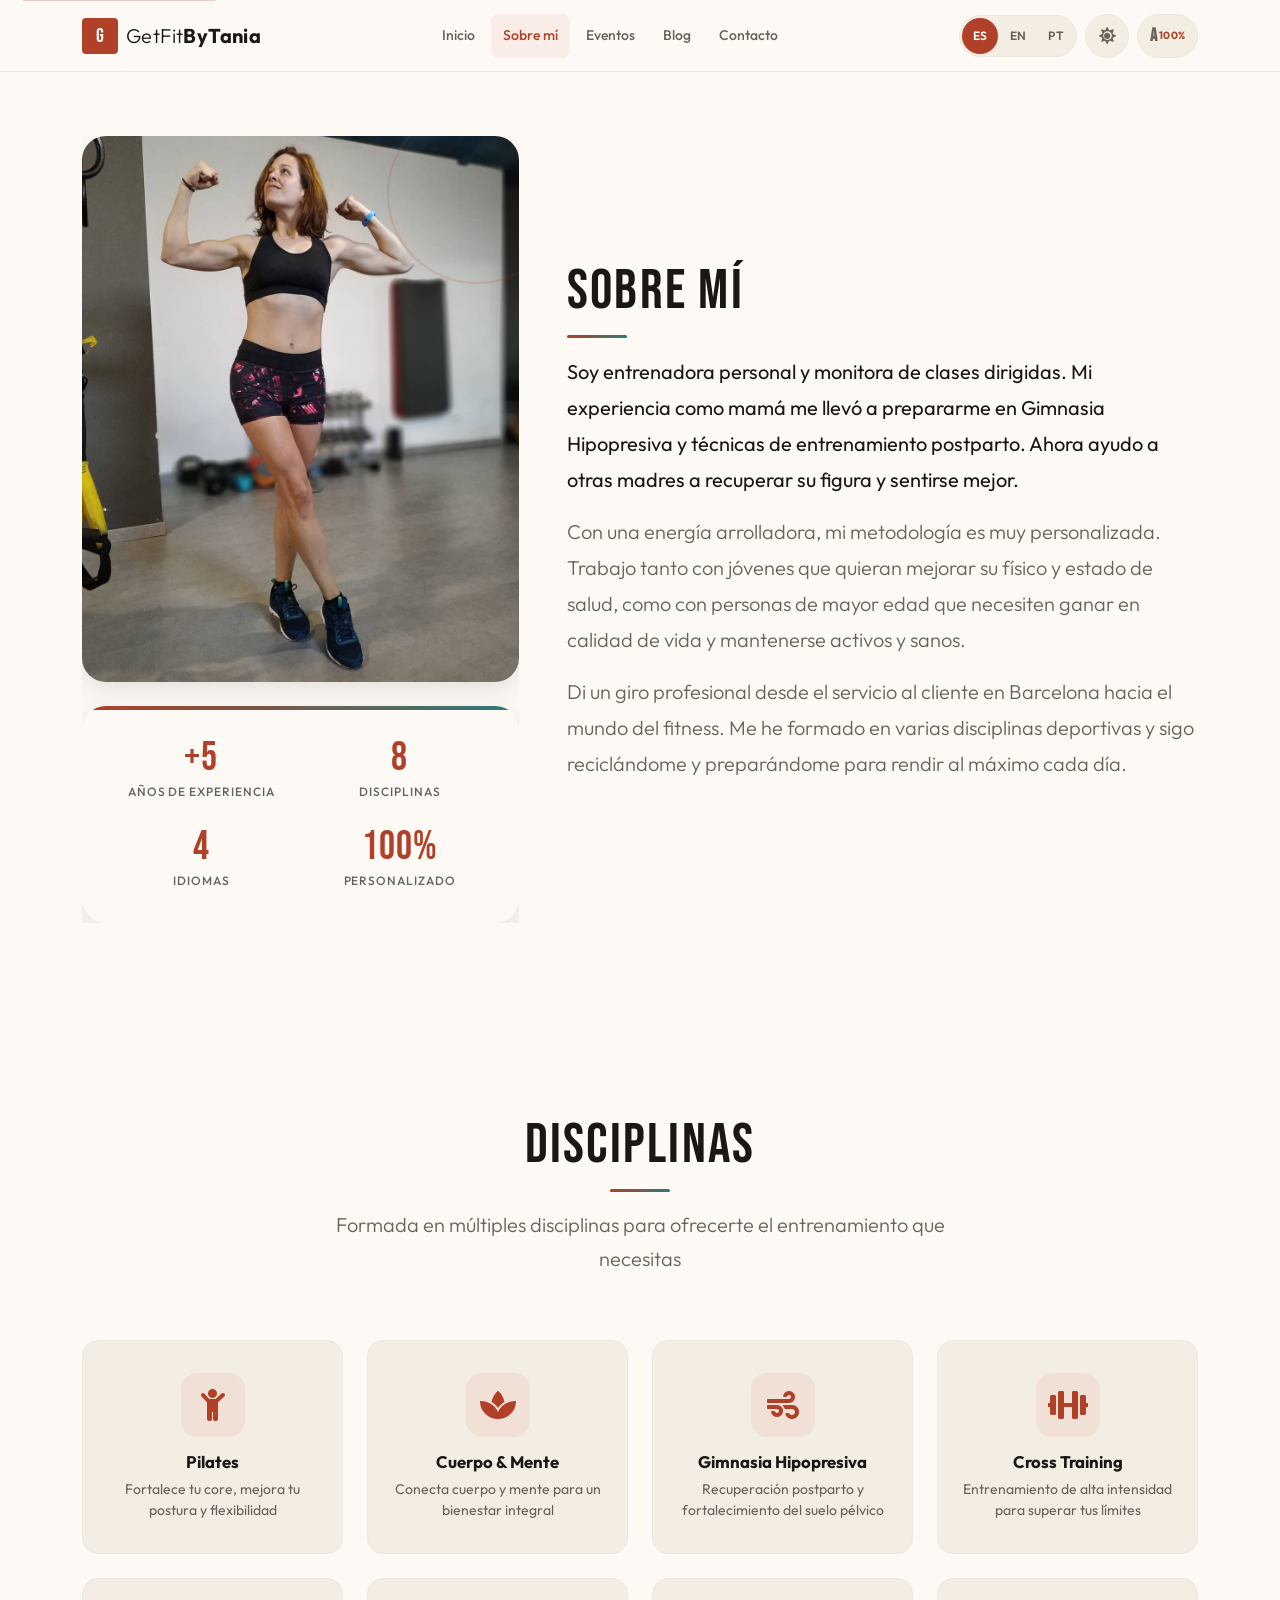
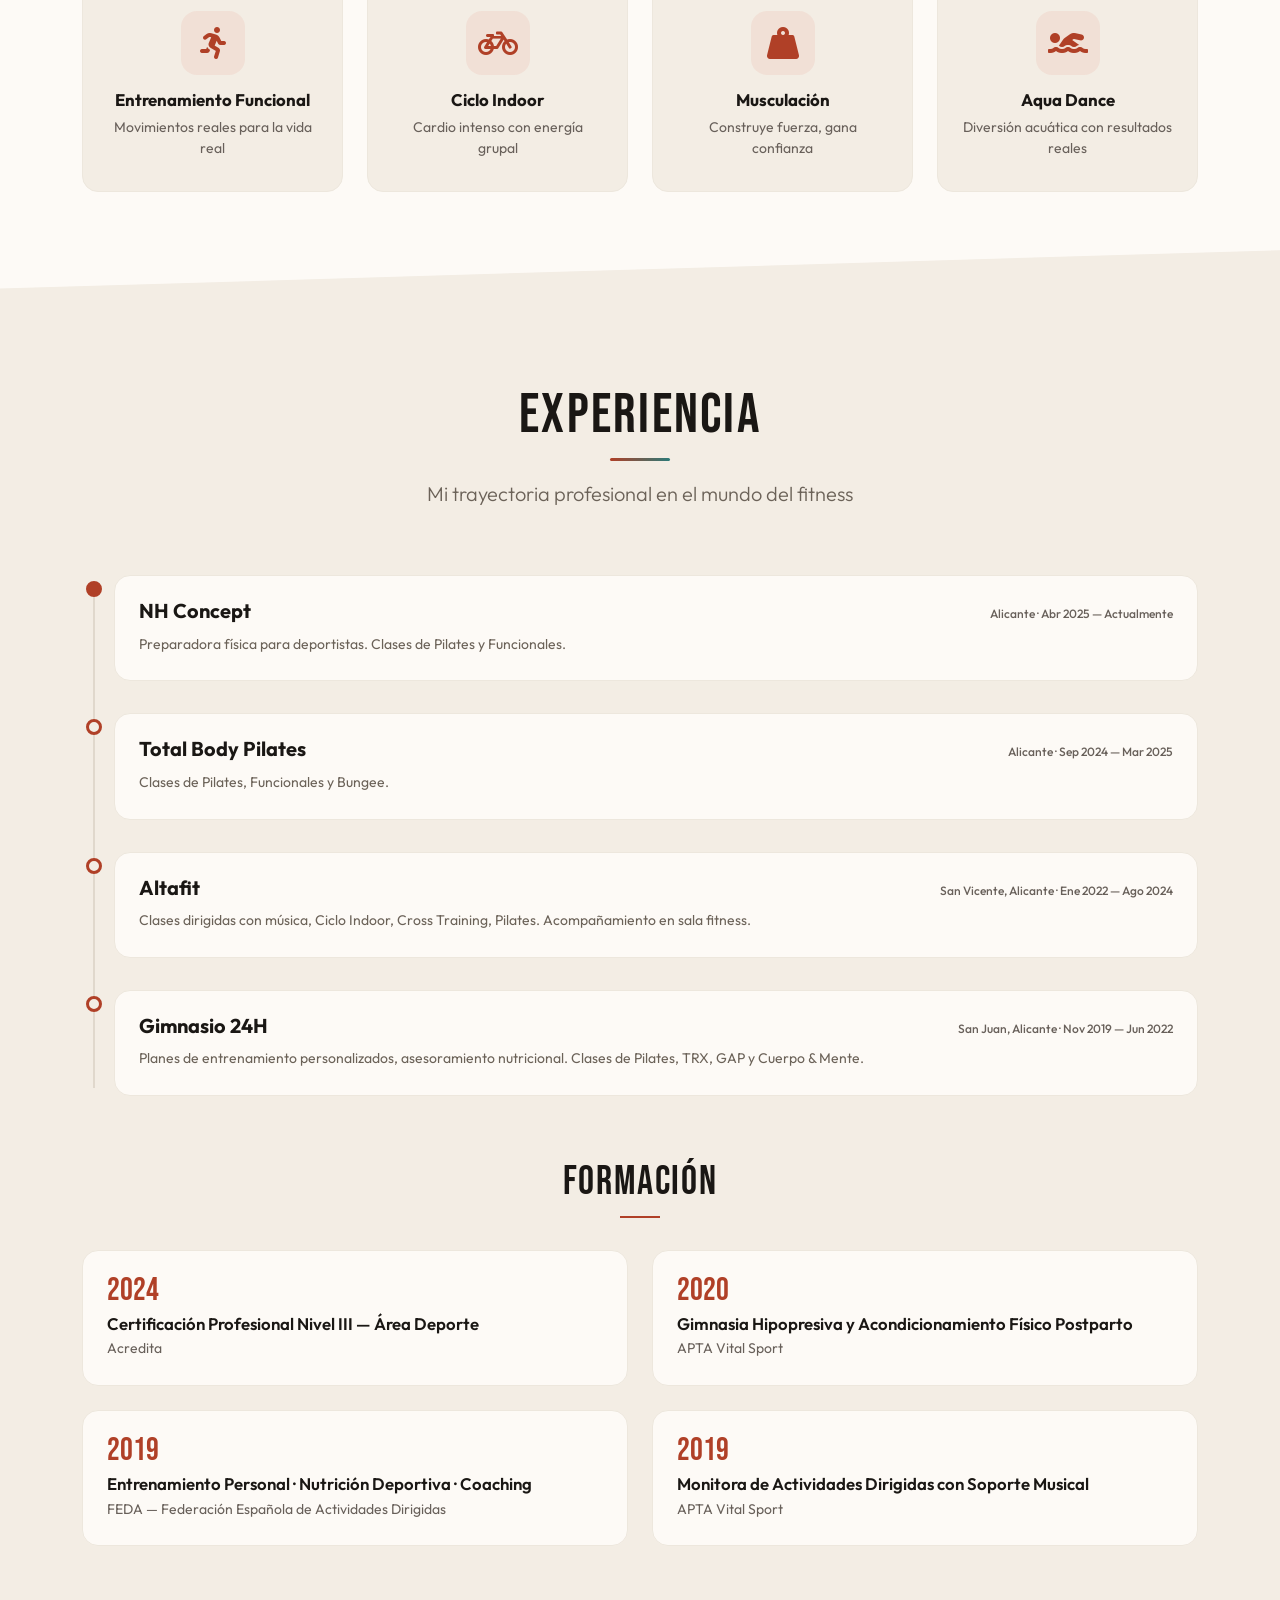
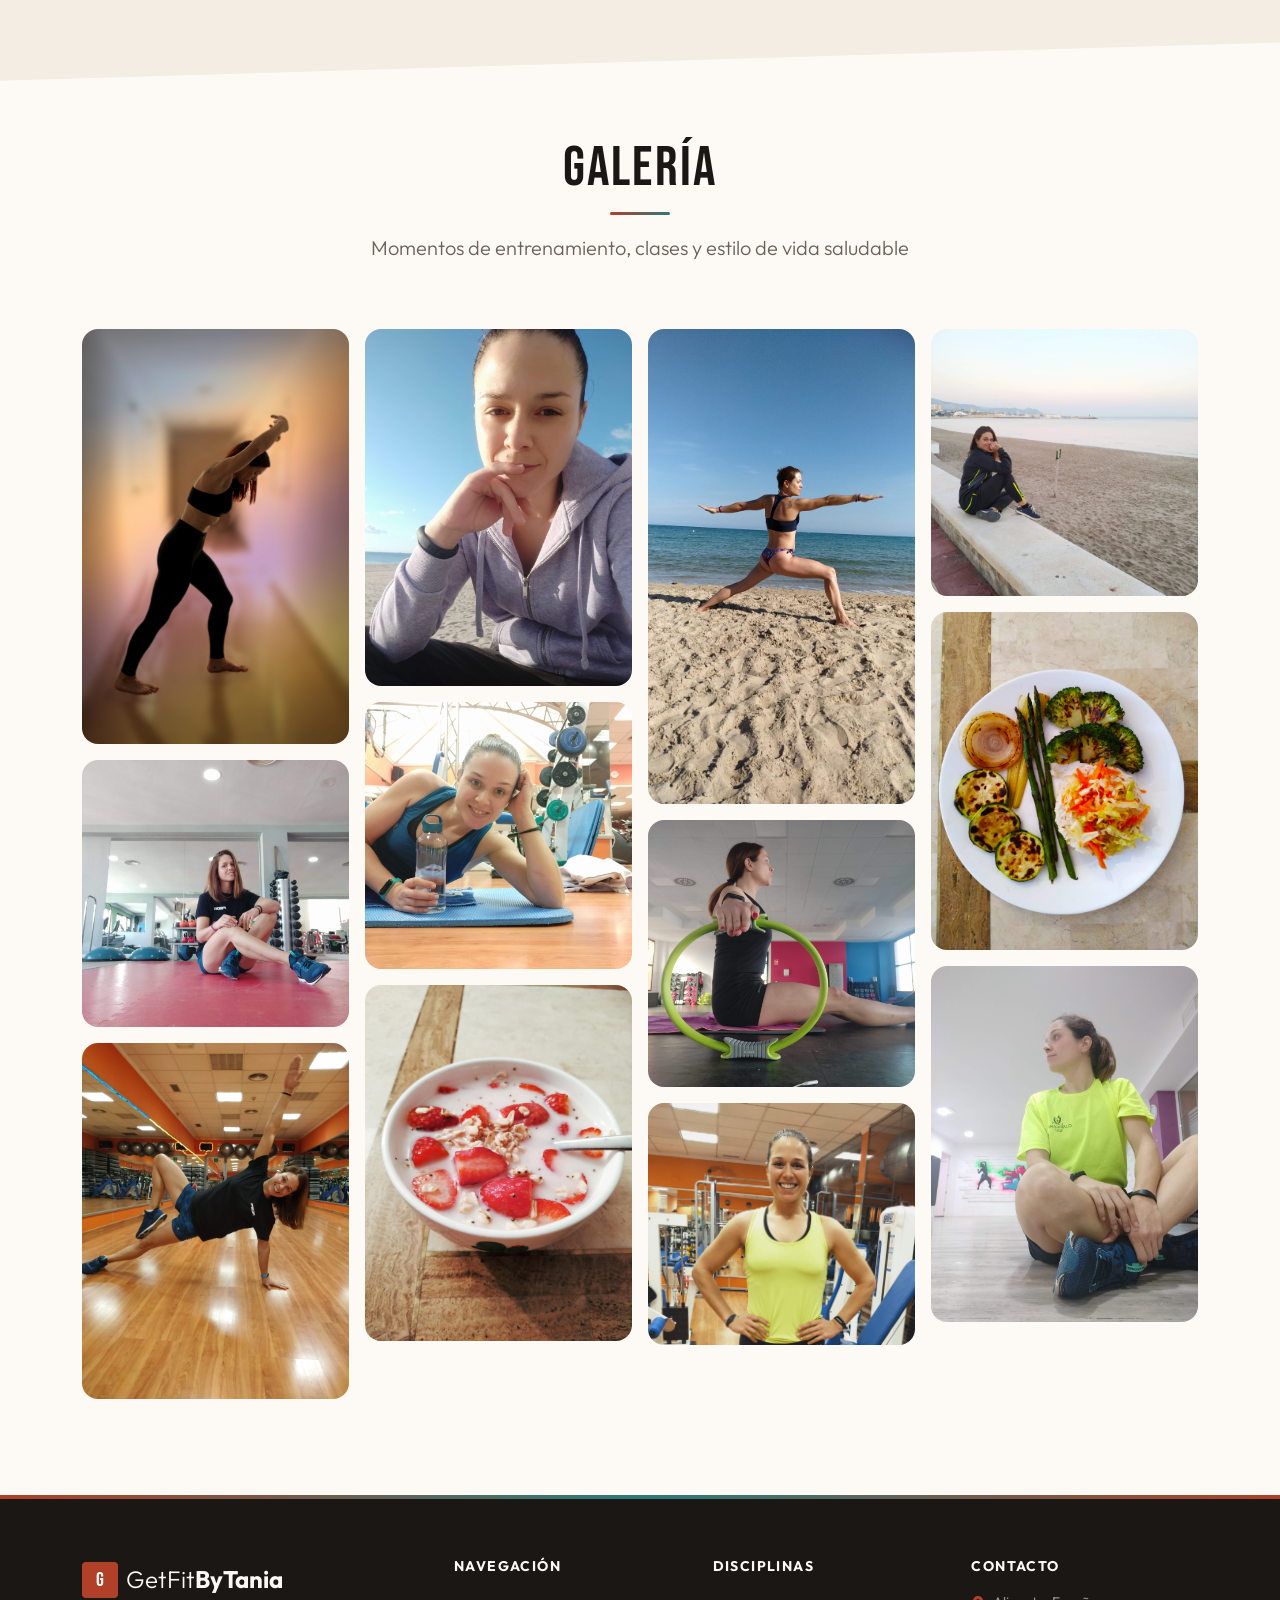
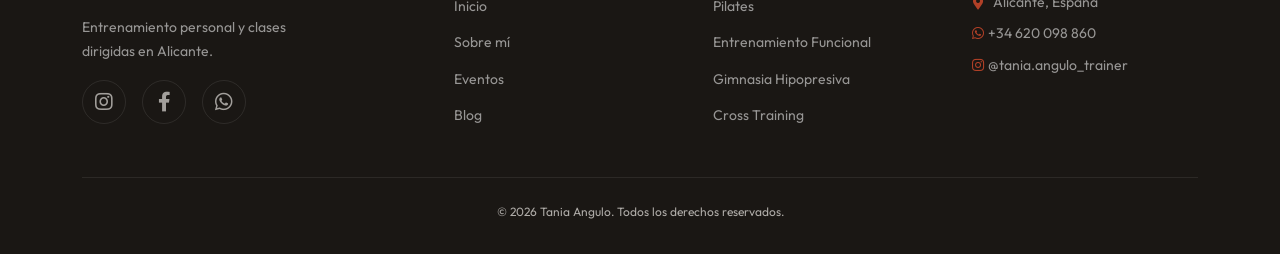
==== about/index.html @ e528da8d "new structure" ====
<!DOCTYPE html>
<html lang="es" data-theme="light">
<head>
  <meta charset="UTF-8">
  <meta name="viewport" content="width=device-width, initial-scale=1.0">
  <meta name="description" content="Conoce a Tania Angulo — entrenadora personal, monitora de clases dirigidas y especialista en postparto en Alicante.">
  <title>Sobre mí — GetFitByTania · Tania Angulo</title>

  <!-- Favicon -->
  <link rel="icon" href="../assets/favicon.svg" type="image/svg+xml">

  <!-- Preconnect Google Fonts -->
  <link rel="preconnect" href="https://fonts.googleapis.com">
  <link rel="preconnect" href="https://fonts.gstatic.com" crossorigin>
  <link href="https://fonts.googleapis.com/css2?family=Bebas+Neue&family=Outfit:wght@300;400;500;600;700&display=swap" rel="stylesheet">

  <!-- Bootstrap 5.3 -->
  <link rel="stylesheet" href="https://cdn.jsdelivr.net/npm/bootstrap@5.3.0/dist/css/bootstrap.min.css">

  <!-- Font Awesome 5.15.4 (CDN) -->
  <link rel="stylesheet" href="https://cdnjs.cloudflare.com/ajax/libs/font-awesome/5.15.4/css/all.min.css" integrity="sha512-1ycn6IcaQQ40/MKBW2W4Rhis/DbILU74C1vSrLJxCq57o941Ym01SwNsOMqvEBFlcgUa6xLiPY/NS5R+E6ztJQ==" crossorigin="anonymous" referrerpolicy="no-referrer">

  <!-- Custom Styles -->
  <link rel="stylesheet" href="../assets/css/styles.css">
</head>
<body>

  <!-- Skip link — WCAG 2.4.1 bypass blocks -->
  <a href="#main-content" class="skip-link" data-i18n="skipLink">Saltar al contenido principal</a>

  <!-- ═══════════════════════════════════════════
       HEADER (banner landmark)
       ═══════════════════════════════════════════ -->
  <header class="site-header">
    <div class="container">
      <div class="header-inner">

        <!-- Brand -->
        <a href="../index.html" class="brand" data-i18n-aria-label="brandLabel" aria-label="GetFitByTania — Inicio">
          <span class="brand-mark" aria-hidden="true">G</span>
          <span class="brand-text">GetFit<strong>ByTania</strong></span>
        </a>

        <!-- Primary navigation -->
        <nav aria-label="Main">
          <button
            class="nav-toggle"
            aria-expanded="false"
            aria-controls="main-nav"
            data-i18n-aria-label="navToggleLabel"
            aria-label="Abrir menú de navegación"
          >
            <span class="nav-toggle-icon" aria-hidden="true"></span>
          </button>

          <ul id="main-nav" class="nav-list" role="list">
            <li><a href="../index.html" class="nav-link" data-i18n="navHome">Inicio</a></li>
            <li class="nav-dropdown">
              <button
                class="nav-link nav-dropdown-toggle active"
                aria-current="true"
                aria-expanded="false"
                aria-controls="dropdown-about"
                data-i18n="navAbout"
              >Sobre mí <i class="fas fa-chevron-down nav-dropdown-icon" aria-hidden="true"></i></button>
              <ul id="dropdown-about" class="nav-dropdown-menu" role="list">
                <li><a href="#disciplines" class="nav-link" data-i18n="navDisciplines">Disciplinas</a></li>
                <li><a href="#experience" class="nav-link" data-i18n="navExperience">Experiencia</a></li>
                <li><a href="#gallery" class="nav-link" data-i18n="navGallery">Galería</a></li>
              </ul>
            </li>
            <li><a href="../index.html#events" class="nav-link" data-i18n="navEvents">Eventos</a></li>
            <li><a href="../index.html#blog" class="nav-link" data-i18n="navBlog">Blog</a></li>
            <li><a href="../index.html#contact" class="nav-link" data-i18n="navContact">Contacto</a></li>
          </ul>
        </nav>

        <!-- Header actions (visible on desktop, hidden on mobile) -->
        <div class="header-actions">
          <div class="lang-switcher" role="group" data-i18n-aria-label="langSwitcherLabel" aria-label="Seleccionar idioma">
            <button class="lang-btn active" aria-pressed="true" data-lang="es">ES</button>
            <button class="lang-btn" aria-pressed="false" data-lang="en">EN</button>
            <button class="lang-btn" aria-pressed="false" data-lang="pt">PT</button>
          </div>
          <button class="theme-toggle" data-i18n-aria-label="themeToggleLabel" aria-label="Cambiar a modo oscuro">
            <i class="fas fa-sun theme-icon-light" aria-hidden="true"></i>
            <i class="fas fa-moon theme-icon-dark" aria-hidden="true"></i>
          </button>
          <button class="font-size-toggle" data-i18n-aria-label="fontSizeLabel" aria-label="Aumentar tamaño de fuente" aria-live="polite">
            <span class="font-size-icon" aria-hidden="true">A</span>
            <span class="font-size-value" aria-hidden="true">100%</span>
          </button>
        </div>

        <!-- Settings toggle (mobile only — cog icon) -->
        <button class="settings-toggle" aria-expanded="false" aria-controls="settings-panel" data-i18n-aria-label="settingsToggleLabel" aria-label="Abrir ajustes">
          <i class="fas fa-cog" aria-hidden="true"></i>
        </button>

        <!-- Settings panel (mobile — slides from right) -->
        <div id="settings-panel" class="settings-panel" aria-label="Ajustes" role="region">
          <div class="settings-panel-inner">
            <div class="lang-switcher lang-switcher--mobile" role="group" data-i18n-aria-label="langSwitcherLabel" aria-label="Seleccionar idioma">
              <button class="lang-btn active" aria-pressed="true" data-lang="es">ES</button>
              <button class="lang-btn" aria-pressed="false" data-lang="en">EN</button>
              <button class="lang-btn" aria-pressed="false" data-lang="pt">PT</button>
            </div>
            <button class="theme-toggle theme-toggle--mobile" data-i18n-aria-label="themeToggleLabel" aria-label="Cambiar a modo oscuro">
              <i class="fas fa-sun theme-icon-light" aria-hidden="true"></i>
              <i class="fas fa-moon theme-icon-dark" aria-hidden="true"></i>
            </button>
            <button class="font-size-toggle font-size-toggle--mobile" data-i18n-aria-label="fontSizeLabel" aria-label="Aumentar tamaño de fuente" aria-live="polite">
              <span class="font-size-icon" aria-hidden="true">A</span>
              <span class="font-size-value" aria-hidden="true">100%</span>
            </button>
          </div>
        </div>

      </div>
    </div>
  </header>


  <!-- ═══════════════════════════════════════════
       MAIN (main landmark)
       ═══════════════════════════════════════════ -->
  <main id="main-content">


    <!-- ─── ABOUT HERO ─── -->
    <section id="about" class="section about-page-hero" aria-labelledby="about-heading">
      <div class="container">
        <div class="row g-3 g-lg-5 align-items-center">
          <div class="col-12 col-lg-5">
            <div class="about-visual">
              <div class="geo-circle geo-circle--lg" aria-hidden="true"></div>
              <div class="geo-circle geo-circle--sm" aria-hidden="true"></div>
              <div class="about-photo-frame">
                <img src="../assets/pics/TaniaAngym.jpg"
                     alt="Tania entrenando en el gimnasio"
                     data-i18n-alt="aboutImgAlt"
                     class="about-photo"
                     loading="eager"
                     width="1080" height="1264">
              </div>
              <div class="about-card">
                <div class="about-card-accent"></div>
                <div class="about-stats">
                  <div class="stat">
                    <span class="stat-number">+5</span>
                    <span class="stat-label" data-i18n="statYears">Años de experiencia</span>
                  </div>
                  <div class="stat">
                    <span class="stat-number">8</span>
                    <span class="stat-label" data-i18n="statDisciplines">Disciplinas</span>
                  </div>
                  <div class="stat">
                    <span class="stat-number">4</span>
                    <span class="stat-label" data-i18n="statLanguages">Idiomas</span>
                  </div>
                  <div class="stat">
                    <span class="stat-number">100%</span>
                    <span class="stat-label" data-i18n="statPersonalized">Personalizado</span>
                  </div>
                </div>
              </div>
            </div>
          </div>
          <div class="col-12 col-lg-7">
            <h1 id="about-heading" class="section-title" data-i18n="aboutHeading">Sobre mí</h1>
            <div class="about-text">
              <p data-i18n="aboutP1">Soy entrenadora personal y monitora de clases dirigidas. Mi experiencia como mamá me llevó a prepararme en Gimnasia Hipopresiva y técnicas de entrenamiento postparto. Ahora ayudo a otras madres a recuperar su figura y sentirse mejor.</p>
              <p data-i18n="aboutP2">Con una energía arrolladora, mi metodología es muy personalizada. Trabajo tanto con jóvenes que quieran mejorar su físico y estado de salud, como con personas de mayor edad que necesiten ganar en calidad de vida y mantenerse activos y sanos.</p>
              <p data-i18n="aboutP3">Di un giro profesional desde el servicio al cliente en Barcelona hacia el mundo del fitness. Me he formado en varias disciplinas deportivas y sigo reciclándome y preparándome para rendir al máximo cada día.</p>
            </div>
          </div>
        </div>
      </div>
    </section>


    <!-- ─── DISCIPLINES ─── -->
    <section id="disciplines" class="section" aria-labelledby="disciplines-heading">
      <div class="container">
        <div class="section-header">
          <h2 id="disciplines-heading" class="section-title" data-i18n="disciplinesHeading">Disciplinas</h2>
          <p class="section-subtitle" data-i18n="disciplinesSubtitle">Formada en múltiples disciplinas para ofrecerte el entrenamiento que necesitas</p>
        </div>

        <div class="row g-4">

          <div class="col-12 col-sm-6 col-lg-3">
            <article class="discipline-card">
              <div class="discipline-icon" aria-hidden="true"><i class="fas fa-child"></i></div>
              <h3 class="discipline-name">Pilates</h3>
              <p class="discipline-desc" data-i18n="discPilates">Fortalece tu core, mejora tu postura y flexibilidad</p>
            </article>
          </div>

          <div class="col-12 col-sm-6 col-lg-3">
            <article class="discipline-card">
              <div class="discipline-icon" aria-hidden="true"><i class="fas fa-spa"></i></div>
              <h3 class="discipline-name" data-i18n="discBodyMindTitle">Cuerpo & Mente</h3>
              <p class="discipline-desc" data-i18n="discBodyMind">Conecta cuerpo y mente para un bienestar integral</p>
            </article>
          </div>

          <div class="col-12 col-sm-6 col-lg-3">
            <article class="discipline-card">
              <div class="discipline-icon" aria-hidden="true"><i class="fas fa-wind"></i></div>
              <h3 class="discipline-name" data-i18n="discHypopressiveTitle">Gimnasia Hipopresiva</h3>
              <p class="discipline-desc" data-i18n="discHypopressive">Recuperación postparto y fortalecimiento del suelo pélvico</p>
            </article>
          </div>

          <div class="col-12 col-sm-6 col-lg-3">
            <article class="discipline-card">
              <div class="discipline-icon" aria-hidden="true"><i class="fas fa-dumbbell"></i></div>
              <h3 class="discipline-name">Cross Training</h3>
              <p class="discipline-desc" data-i18n="discCross">Entrenamiento de alta intensidad para superar tus límites</p>
            </article>
          </div>

          <div class="col-12 col-sm-6 col-lg-3">
            <article class="discipline-card">
              <div class="discipline-icon" aria-hidden="true"><i class="fas fa-running"></i></div>
              <h3 class="discipline-name" data-i18n="discFunctionalTitle">Entrenamiento Funcional</h3>
              <p class="discipline-desc" data-i18n="discFunctional">Movimientos reales para la vida real</p>
            </article>
          </div>

          <div class="col-12 col-sm-6 col-lg-3">
            <article class="discipline-card">
              <div class="discipline-icon" aria-hidden="true"><i class="fas fa-bicycle"></i></div>
              <h3 class="discipline-name" data-i18n="discCyclingTitle">Ciclo Indoor</h3>
              <p class="discipline-desc" data-i18n="discCycling">Cardio intenso con energía grupal</p>
            </article>
          </div>

          <div class="col-12 col-sm-6 col-lg-3">
            <article class="discipline-card">
              <div class="discipline-icon" aria-hidden="true"><i class="fas fa-weight-hanging"></i></div>
              <h3 class="discipline-name" data-i18n="discStrengthTitle">Musculación</h3>
              <p class="discipline-desc" data-i18n="discStrength">Construye fuerza, gana confianza</p>
            </article>
          </div>

          <div class="col-12 col-sm-6 col-lg-3">
            <article class="discipline-card">
              <div class="discipline-icon" aria-hidden="true"><i class="fas fa-swimmer"></i></div>
              <h3 class="discipline-name">Aqua Dance</h3>
              <p class="discipline-desc" data-i18n="discAqua">Diversión acuática con resultados reales</p>
            </article>
          </div>

        </div>
      </div>
    </section>


    <!-- ─── EXPERIENCE ─── -->
    <section id="experience" class="section section--raised" aria-labelledby="experience-heading">
      <div class="container">
        <div class="section-header">
          <h2 id="experience-heading" class="section-title" data-i18n="experienceHeading">Experiencia</h2>
          <p class="section-subtitle" data-i18n="experienceSubtitle">Mi trayectoria profesional en el mundo del fitness</p>
        </div>

        <div class="timeline">

          <article class="timeline-item">
            <div class="timeline-marker" aria-hidden="true"></div>
            <div class="timeline-content">
              <div class="timeline-header">
                <h3 class="timeline-title">NH Concept</h3>
                <span class="timeline-meta">Alicante · <time datetime="2025-04">Abr 2025</time> — <span data-i18n="present">Actualmente</span></span>
              </div>
              <p class="timeline-desc" data-i18n="expNh">Preparadora física para deportistas. Clases de Pilates y Funcionales.</p>
            </div>
          </article>

          <article class="timeline-item">
            <div class="timeline-marker" aria-hidden="true"></div>
            <div class="timeline-content">
              <div class="timeline-header">
                <h3 class="timeline-title">Total Body Pilates</h3>
                <span class="timeline-meta">Alicante · <time datetime="2024-09">Sep 2024</time> — <time datetime="2025-03">Mar 2025</time></span>
              </div>
              <p class="timeline-desc" data-i18n="expTotalBody">Clases de Pilates, Funcionales y Bungee.</p>
            </div>
          </article>

          <article class="timeline-item">
            <div class="timeline-marker" aria-hidden="true"></div>
            <div class="timeline-content">
              <div class="timeline-header">
                <h3 class="timeline-title">Altafit</h3>
                <span class="timeline-meta">San Vicente, Alicante · <time datetime="2022-01">Ene 2022</time> — <time datetime="2024-08">Ago 2024</time></span>
              </div>
              <p class="timeline-desc" data-i18n="expAltafit">Clases dirigidas con música, Ciclo Indoor, Cross Training, Pilates. Acompañamiento en sala fitness.</p>
            </div>
          </article>

          <article class="timeline-item">
            <div class="timeline-marker" aria-hidden="true"></div>
            <div class="timeline-content">
              <div class="timeline-header">
                <h3 class="timeline-title" data-i18n="expGym24hTitle">Gimnasio 24H</h3>
                <span class="timeline-meta">San Juan, Alicante · <time datetime="2019-11">Nov 2019</time> — <time datetime="2022-06">Jun 2022</time></span>
              </div>
              <p class="timeline-desc" data-i18n="expGym24h">Planes de entrenamiento personalizados, asesoramiento nutricional. Clases de Pilates, TRX, GAP y Cuerpo & Mente.</p>
            </div>
          </article>

        </div>

        <!-- Formation sub-section -->
        <div class="formation-block" id="formation">
          <h3 class="subsection-title" data-i18n="formationHeading">Formación</h3>
          <div class="row g-4">

            <div class="col-12 col-md-6">
              <article class="formation-card">
                <div class="formation-year">2024</div>
                <h4 class="formation-title" data-i18n="formAcredita">Certificación Profesional Nivel III — Área Deporte</h4>
                <p class="formation-org">Acredita</p>
              </article>
            </div>

            <div class="col-12 col-md-6">
              <article class="formation-card">
                <div class="formation-year">2020</div>
                <h4 class="formation-title" data-i18n="formHypopressive">Gimnasia Hipopresiva y Acondicionamiento Físico Postparto</h4>
                <p class="formation-org">APTA Vital Sport</p>
              </article>
            </div>

            <div class="col-12 col-md-6">
              <article class="formation-card">
                <div class="formation-year">2019</div>
                <h4 class="formation-title" data-i18n="formFeda">Entrenamiento Personal · Nutrición Deportiva · Coaching</h4>
                <p class="formation-org">FEDA — Federación Española de Actividades Dirigidas</p>
              </article>
            </div>

            <div class="col-12 col-md-6">
              <article class="formation-card">
                <div class="formation-year">2019</div>
                <h4 class="formation-title" data-i18n="formApta">Monitora de Actividades Dirigidas con Soporte Musical</h4>
                <p class="formation-org">APTA Vital Sport</p>
              </article>
            </div>

          </div>
        </div>

      </div>
    </section>


    <!-- ─── GALLERY ─── -->
    <section id="gallery" class="section" aria-labelledby="gallery-heading">
      <div class="container">
        <div class="section-header">
          <h2 id="gallery-heading" class="section-title" data-i18n="galleryHeading">Galería</h2>
          <p class="section-subtitle" data-i18n="gallerySubtitle">Momentos de entrenamiento, clases y estilo de vida saludable</p>
        </div>

        <div class="gallery-masonry" role="list">

          <figure class="gallery-item" role="listitem">
            <img src="../assets/pics/TaniaAngulohipopresivosalicante.jpg"
                 alt="Tania enseñando hipopresivos en Alicante"
                 data-i18n-alt="galHipo"
                 loading="lazy" width="3236" height="5033">
          </figure>

          <figure class="gallery-item" role="listitem">
            <img src="../assets/pics/IMG_20191018_140143.jpg"
                 alt="Sesión de entrenamiento personal"
                 data-i18n-alt="galTraining1"
                 loading="lazy" width="4000" height="4000">
          </figure>

          <figure class="gallery-item" role="listitem">
            <img src="../assets/pics/IMG_20190918_115133.jpg"
                 alt="Clase dirigida en el gimnasio"
                 data-i18n-alt="galClass1"
                 loading="lazy" width="4032" height="3024">
          </figure>

          <figure class="gallery-item" role="listitem">
            <img src="../assets/pics/IMG_20191115_085359.jpg"
                 alt="Entrenamiento funcional en grupo"
                 data-i18n-alt="galFunctional"
                 loading="lazy" width="4623" height="3461">
          </figure>

          <figure class="gallery-item" role="listitem">
            <img src="../assets/pics/IMG_20191105_114646.jpg"
                 alt="Tania durante sesión de cross training"
                 data-i18n-alt="galCross"
                 loading="lazy" width="4000" height="4000">
          </figure>

          <figure class="gallery-item" role="listitem">
            <img src="../assets/pics/IMG_20200125_082523.jpg"
                 alt="Preparación de rutina de ejercicios"
                 data-i18n-alt="galRoutine"
                 loading="lazy" width="3024" height="4032">
          </figure>

          <figure class="gallery-item" role="listitem">
            <img src="../assets/pics/IMG_20190528_181829.jpg"
                 alt="Estilo de vida saludable y fitness"
                 data-i18n-alt="galLifestyle"
                 loading="lazy" width="2400" height="1350">
          </figure>

          <figure class="gallery-item" role="listitem">
            <img src="../assets/pics/IMG_20191218_141414.jpg"
                 alt="Sesión de pilates"
                 data-i18n-alt="galPilates"
                 loading="lazy" width="4000" height="4000">
          </figure>

          <figure class="gallery-item" role="listitem">
            <img src="../assets/pics/TaniaAng1.jpg"
                 alt="Tania Angulo, entrenadora personal"
                 data-i18n-alt="galPortrait"
                 loading="lazy" width="2200" height="1994">
          </figure>

          <figure class="gallery-item" role="listitem">
            <img src="../assets/pics/IMG_20200102_174522.jpg"
                 alt="Nutrición y alimentación saludable"
                 data-i18n-alt="galNutrition"
                 loading="lazy" width="3024" height="3024">
          </figure>

          <figure class="gallery-item" role="listitem">
            <img src="../assets/pics/IMG_20190524_153755.jpg"
                 alt="Ejercicio al aire libre"
                 data-i18n-alt="galOutdoor"
                 loading="lazy" width="2875" height="3637">
          </figure>

          <figure class="gallery-item" role="listitem">
            <img src="../assets/pics/IMG_20191127_193939.jpg"
                 alt="Clase de ciclo indoor"
                 data-i18n-alt="galCycling"
                 loading="lazy" width="4623" height="3461">
          </figure>

        </div>
      </div>
    </section>


  </main>


  <!-- ═══════════════════════════════════════════
       FOOTER (contentinfo landmark)
       ═══════════════════════════════════════════ -->
  <footer class="site-footer">
    <div class="container">
      <div class="footer-grid">
        <div class="footer-col footer-col--brand">
          <a href="../index.html" class="footer-brand-link">
            <span class="footer-brand-mark" aria-hidden="true">G</span>
            <span class="footer-brand-name">GetFit<strong>ByTania</strong></span>
          </a>
          <p class="footer-tagline" data-i18n="footerTagline">Entrenamiento personal y clases dirigidas en Alicante.</p>
          <nav aria-label="Social media">
            <ul class="social-links" role="list">
              <li><a href="https://www.instagram.com/tania.angulo_trainer" target="_blank" rel="noopener noreferrer" data-i18n-aria-label="instagramLabel" aria-label="Instagram (abre en ventana nueva)"><i class="fab fa-instagram" aria-hidden="true"></i></a></li>
              <li><a href="https://www.facebook.com/tanitaangulo" target="_blank" rel="noopener noreferrer" data-i18n-aria-label="facebookLabel" aria-label="Facebook (abre en ventana nueva)"><i class="fab fa-facebook-f" aria-hidden="true"></i></a></li>
              <li><a href="https://wa.me/34620098860" target="_blank" rel="noopener noreferrer" data-i18n-aria-label="whatsappLabel" aria-label="WhatsApp (abre en ventana nueva)"><i class="fab fa-whatsapp" aria-hidden="true"></i></a></li>
            </ul>
          </nav>
        </div>
        <div class="footer-col">
          <h3 class="footer-heading" data-i18n="footerNav">Navegación</h3>
          <ul class="footer-links" role="list">
            <li><a href="../index.html" data-i18n="navHome">Inicio</a></li>
            <li><a href="../about/" data-i18n="navAbout">Sobre mí</a></li>
            <li><a href="../index.html#events" data-i18n="navEvents">Eventos</a></li>
            <li><a href="../index.html#blog" data-i18n="navBlog">Blog</a></li>
          </ul>
        </div>
        <div class="footer-col">
          <h3 class="footer-heading" data-i18n="footerDisciplines">Disciplinas</h3>
          <ul class="footer-links" role="list">
            <li><a href="#disciplines">Pilates</a></li>
            <li><a href="#disciplines" data-i18n="discFunctionalTitle">Entrenamiento Funcional</a></li>
            <li><a href="#disciplines" data-i18n="discHypopressiveTitle">Gimnasia Hipopresiva</a></li>
            <li><a href="#disciplines">Cross Training</a></li>
          </ul>
        </div>
        <div class="footer-col">
          <h3 class="footer-heading" data-i18n="footerContact">Contacto</h3>
          <ul class="footer-links footer-links--contact" role="list">
            <li><i class="fas fa-map-marker-alt" aria-hidden="true"></i> Alicante, España</li>
            <li><a href="https://wa.me/34620098860" target="_blank" rel="noopener noreferrer"><i class="fab fa-whatsapp" aria-hidden="true"></i> +34 620 098 860</a></li>
            <li><a href="https://www.instagram.com/tania.angulo_trainer" target="_blank" rel="noopener noreferrer"><i class="fab fa-instagram" aria-hidden="true"></i> @tania.angulo_trainer</a></li>
          </ul>
        </div>
      </div>
      <div class="footer-bottom">
        <p class="footer-copy">&copy; <span id="year"></span> Tania Angulo. <span data-i18n="footerRights">Todos los derechos reservados.</span></p>
      </div>
    </div>
  </footer>


  <!-- Live region for status announcements (WCAG 4.1.3) -->
  <div id="a11y-status" class="sr-only" role="status" aria-live="polite" aria-atomic="true"></div>

  <!-- Scripts -->
  <script src="../assets/js/main.js" defer></script>
</body>
</html>
---- assets/css/styles.css ----
/* ═══════════════════════════════════════════════════════
   GetFitByTania — Design System & Styles
   Aesthetic: "Athletic Warmth"
   Fonts: Bebas Neue (display) + Outfit (body)
   ═══════════════════════════════════════════════════════ */

/* ── DESIGN TOKENS ── */
:root {
  color-scheme: light dark;

  /* Typography */
  --font-display: 'Bebas Neue', 'Arial Narrow', sans-serif;
  --font-body: 'Outfit', system-ui, sans-serif;

  /* Fluid Type Scale */
  --text-xs: clamp(0.7rem, 0.65rem + 0.25vw, 0.75rem);
  --text-sm: clamp(0.8rem, 0.75rem + 0.25vw, 0.875rem);
  --text-base: clamp(0.95rem, 0.9rem + 0.25vw, 1.05rem);
  --text-lg: clamp(1.1rem, 1rem + 0.5vw, 1.25rem);
  --text-xl: clamp(1.25rem, 1.1rem + 0.75vw, 1.5rem);
  --text-2xl: clamp(1.5rem, 1.2rem + 1.5vw, 2rem);
  --text-3xl: clamp(1.8rem, 1.4rem + 2vw, 2.5rem);
  --text-4xl: clamp(2.2rem, 1.6rem + 3vw, 3.5rem);
  --text-5xl: clamp(2.8rem, 1.8rem + 5vw, 5rem);
  --text-hero: clamp(3.5rem, 2rem + 8vw, 8rem);

  /* Spacing Scale (4px base) */
  --space-1: 0.25rem;
  --space-2: 0.5rem;
  --space-3: 0.75rem;
  --space-4: 1rem;
  --space-6: 1.5rem;
  --space-8: 2rem;
  --space-12: 3rem;
  --space-16: 4rem;
  --space-24: 6rem;
  --space-32: 8rem;

  /* Border Radii */
  --radius-sm: 0.25rem;
  --radius-md: 0.5rem;
  --radius-lg: 1rem;
  --radius-xl: 1.5rem;
  --radius-full: 999px;

  /* Shadows / Elevation */
  --shadow-sm: 0 1px 3px rgba(0, 0, 0, 0.05);
  --shadow-md: 0 4px 12px rgba(0, 0, 0, 0.07);
  --shadow-lg: 0 8px 24px rgba(0, 0, 0, 0.1);
  --shadow-xl: 0 20px 50px rgba(0, 0, 0, 0.14);

  /* Motion */
  --duration-fast: 150ms;
  --duration-normal: 250ms;
  --duration-slow: 400ms;
  --ease-out: cubic-bezier(0.16, 1, 0.3, 1);
  --ease-in-out: cubic-bezier(0.65, 0, 0.35, 1);
  --ease-spring: cubic-bezier(0.34, 1.56, 0.64, 1);

  /* Colors — Light Theme (default) */
  --color-accent: #B04027;
  --color-accent-hover: #BE4430;
  --color-accent-subtle: rgba(212, 85, 58, 0.08);
  --color-accent-text: #ffffff;
  --color-secondary: #2B7A78;

  --color-surface: #FDFAF6;
  --color-surface-raised: #F3EDE4;
  --color-surface-overlay: rgba(253, 250, 246, 0.97);
  --color-border: #E0D8CC;
  --color-border-subtle: #EDE7DD;
  --color-text-primary: #1A1714;
  --color-text-secondary: #6B6258;
  --color-text-muted: #68605a;

  /* Header */
  --header-height: 4.5rem;
}

/* ── DARK THEME ── */
[data-theme="dark"] {
    
  --color-surface: #0E0E14;
  --color-surface-raised: #171720;
  --color-surface-overlay: rgba(14, 14, 20, 0.97);
  --color-border: #2C2C38;
  --color-border-subtle: #1E1E28;
  --color-text-primary: #F4F0EA;
  --color-text-secondary: #A09888;
  --color-text-muted: #8A8278;

  /* Desaturated accent for dark surfaces (IxDF: avoid high saturation) */
  --color-accent: #DB7B66;
  --color-accent-hover: #E38B78;
  --color-accent-subtle: rgba(219, 123, 102, 0.12);

  /* Deeper shadows for dark elevation hierarchy */
  --shadow-sm: 0 1px 3px rgba(0, 0, 0, 0.3);
  --shadow-md: 0 4px 12px rgba(0, 0, 0, 0.4);
  --shadow-lg: 0 8px 24px rgba(0, 0, 0, 0.5);
  --shadow-xl: 0 20px 50px rgba(0, 0, 0, 0.6);
}

/* Dark mode: preserve original darker accent for backgrounds with white text (5.83:1) */
[data-theme="dark"] .btn-cta {
  background: #B04027;
  border-color: #B04027;
}

[data-theme="dark"] .btn-cta:hover {
  background: #BE4430;
  border-color: #BE4430;
}

[data-theme="dark"] .skip-link {
  background: #B04027;
}

[data-theme="dark"] .section--accent {
  background: #B04027;
}

[data-theme="dark"] .lang-btn.active,
[data-theme="dark"] .lang-btn[aria-pressed="true"] {
  background: #B04027;
}

/* Dark mode: reduce image brightness to ease contrast against dark bg */
[data-theme="dark"] .hero-img,
[data-theme="dark"] .about-photo,
[data-theme="dark"] .gallery-item img {
  filter: brightness(0.88) contrast(1.05);
}

[data-theme="dark"] .gallery-item:hover img {
  filter: brightness(1) contrast(1);
}

/* Dark mode: improve surface hierarchy — cards get subtle top highlight */
[data-theme="dark"] .discipline-card,
[data-theme="dark"] .timeline-content,
[data-theme="dark"] .formation-card,
[data-theme="dark"] .about-card,
[data-theme="dark"] .event-card,
[data-theme="dark"] .blog-card {
  border-color: #2A2A36;
  box-shadow: inset 0 1px 0 rgba(255, 255, 255, 0.04), var(--shadow-sm);
}

/* Dark mode: form inputs adapt to dark surfaces */
[data-theme="dark"] .form-group input,
[data-theme="dark"] .form-group textarea {
  background: rgba(255, 255, 255, 0.1);
  color: var(--color-text-primary);
  border-color: rgba(255, 255, 255, 0.15);
}

[data-theme="dark"] .form-group input::placeholder,
[data-theme="dark"] .form-group textarea::placeholder {
  color: rgba(255, 255, 255, 0.4);
}

[data-theme="dark"] .form-group input:focus,
[data-theme="dark"] .form-group textarea:focus {
  border-color: var(--color-accent);
  box-shadow: 0 0 0 3px rgba(219, 123, 102, 0.2);
}


/* ═══════════════════════════════════════════
   BASE RESET & TYPOGRAPHY
   ═══════════════════════════════════════════ */
*,
*::before,
*::after {
  box-sizing: border-box;
}

html {
  scroll-behavior: smooth;
  scroll-padding-top: var(--header-height);
  overflow-x: clip;
}

@media (prefers-reduced-motion: reduce) {
  html { scroll-behavior: auto; }
}

body {
  margin: 0;
  font-family: var(--font-body);
  font-size: var(--text-base);
  font-weight: 400;
  line-height: 1.7;
  color: var(--color-text-primary);
  background-color: var(--color-surface);
  overflow-wrap: anywhere;
  -webkit-font-smoothing: antialiased;
  -moz-osx-font-smoothing: grayscale;
}

h1, h2, h3, h4, h5, h6 {
  font-family: var(--font-display);
  font-weight: 400;
  line-height: 1.1;
  letter-spacing: 0.04em;
  text-transform: uppercase;
  margin: 0 0 var(--space-4);
  color: var(--color-text-primary);
}

p {
  margin: 0 0 var(--space-4);
  color: var(--color-text-secondary);
}

a {
  color: var(--color-accent);
  text-decoration: none;
  transition: color var(--duration-fast) var(--ease-out);
}

a:hover { color: var(--color-accent-hover); }

a:focus-visible {
  outline: 2px solid var(--color-accent);
  outline-offset: 3px;
  border-radius: var(--radius-sm);
}

img { max-width: 100%; height: auto; display: block; }

address { font-style: normal; }

ul { list-style: none; margin: 0; padding: 0; }


/* ═══════════════════════════════════════════
   SCREEN READER ONLY — Visually hidden
   ═══════════════════════════════════════════ */
.sr-only {
  position: absolute;
  width: 1px;
  height: 1px;
  padding: 0;
  margin: -1px;
  overflow: hidden;
  clip: rect(0, 0, 0, 0);
  white-space: nowrap;
  border: 0;
}


/* ═══════════════════════════════════════════
   SKIP LINK — WCAG 2.4.1
   ═══════════════════════════════════════════ */
.skip-link {
  position: fixed;
  top: 0;
  left: var(--space-4);
  z-index: 10001;
  padding: var(--space-2) var(--space-4);
  background: var(--color-accent);
  color: var(--color-accent-text);
  font-weight: 600;
  font-size: var(--text-sm);
  border-radius: 0 0 var(--radius-md) var(--radius-md);
  transform: translateY(-100%);
  transition: transform var(--duration-fast) var(--ease-out);
}

.skip-link:focus {
  transform: translateY(0);
  outline: 2px solid var(--color-accent-text);
  outline-offset: -2px;
  color: var(--color-accent-text);
}


/* ═══════════════════════════════════════════
   HEADER
   ═══════════════════════════════════════════ */
.site-header {
  position: fixed;
  top: 0;
  left: 0;
  right: 0;
  z-index: 1000;
  height: var(--header-height);
  background: var(--color-surface-overlay);
  backdrop-filter: blur(12px);
  -webkit-backdrop-filter: blur(12px);
  border-bottom: 1px solid var(--color-border-subtle);
  transition: background var(--duration-normal) var(--ease-out),
              border-color var(--duration-normal) var(--ease-out);
}

.header-inner {
  display: flex;
  align-items: center;
  justify-content: space-between;
  height: var(--header-height);
  gap: var(--space-4);
}

/* Brand */
.brand {
  display: flex;
  align-items: center;
  gap: var(--space-2);
  color: var(--color-text-primary);
  text-decoration: none;
  flex-shrink: 0;
}

.brand:hover { color: var(--color-accent); }

.brand-mark {
  display: flex;
  align-items: center;
  justify-content: center;
  width: calc(2.25rem * var(--brand-scale, 1));
  height: calc(2.25rem * var(--brand-scale, 1));
  background: var(--color-accent);
  color: var(--color-accent-text);
  font-family: var(--font-display);
  font-size: calc(var(--text-lg) * var(--brand-scale, 1));
  letter-spacing: 0.05em;
  border-radius: var(--radius-sm);
}

.brand-text {
  font-family: var(--font-body);
  font-size: calc(var(--text-lg) * var(--brand-scale, 1));
  font-weight: 300;
  letter-spacing: 0.02em;
}

.brand-text strong {
  font-weight: 700;
}

/* Navigation */
.nav-list {
  display: flex;
  align-items: center;
  gap: var(--space-1);
}

.nav-link {
  display: inline-flex;
  align-items: center;
  padding: var(--space-2) var(--space-3);
  color: var(--color-text-secondary);
  font-size: var(--text-sm);
  font-weight: 500;
  border-radius: var(--radius-md);
  transition: color var(--duration-fast) var(--ease-out),
              background var(--duration-fast) var(--ease-out);
  min-height: 44px;
}

.nav-link:hover,
.nav-link.active {
  color: var(--color-text-primary);
  background: var(--color-accent-subtle);
}

.nav-link.active {
  color: var(--color-accent);
}

/* Mobile nav toggle */
.nav-toggle {
  display: none;
  align-items: center;
  justify-content: center;
  width: 44px;
  height: 44px;
  padding: 0;
  border: none;
  background: none;
  cursor: pointer;
  border-radius: var(--radius-md);
  position: relative;
}

.nav-toggle:focus-visible {
  outline: 2px solid var(--color-accent);
  outline-offset: 2px;
}

.nav-toggle-icon,
.nav-toggle-icon::before,
.nav-toggle-icon::after {
  display: block;
  width: 22px;
  height: 2px;
  background: var(--color-text-primary);
  border-radius: var(--radius-full);
  transition: all var(--duration-normal) var(--ease-out);
}

.nav-toggle-icon {
  position: relative;
}

.nav-toggle-icon::before,
.nav-toggle-icon::after {
  content: '';
  position: absolute;
  left: 0;
}

.nav-toggle-icon::before { top: -7px; }
.nav-toggle-icon::after { top: 7px; }

/* Open state */
.nav-toggle[aria-expanded="true"] .nav-toggle-icon {
  background: transparent;
}

.nav-toggle[aria-expanded="true"] .nav-toggle-icon::before {
  top: 0;
  transform: rotate(45deg);
}

.nav-toggle[aria-expanded="true"] .nav-toggle-icon::after {
  top: 0;
  transform: rotate(-45deg);
}

/* Header actions */
.header-actions {
  display: flex;
  align-items: center;
  gap: var(--space-2);
  flex-shrink: 0;
}

/* Language switcher */
.lang-switcher {
  display: flex;
  align-items: center;
  gap: 2px;
  background: var(--color-surface-raised);
  border-radius: var(--radius-full);
  padding: 2px;
  border: 1px solid var(--color-border-subtle);
}

.lang-btn {
  display: inline-flex;
  align-items: center;
  justify-content: center;
  min-width: 36px;
  min-height: 36px;
  padding: var(--space-1) var(--space-2);
  border: none;
  background: transparent;
  color: var(--color-text-muted);
  font-family: var(--font-body);
  font-size: var(--text-xs);
  font-weight: 600;
  letter-spacing: 0.05em;
  text-transform: uppercase;
  border-radius: var(--radius-full);
  cursor: pointer;
  transition: all var(--duration-fast) var(--ease-out);
}

.lang-btn:hover {
  color: var(--color-text-primary);
}

.lang-btn.active,
.lang-btn[aria-pressed="true"] {
  background: var(--color-accent);
  color: var(--color-accent-text);
}

.lang-btn:focus-visible {
  outline: 2px solid var(--color-accent);
  outline-offset: 2px;
}

/* Settings toggle (mobile only) */
.settings-toggle {
  display: none; /* hidden on desktop */
}

/* Settings panel (mobile only) */
.settings-panel {
  display: none; /* hidden on desktop */
}

/* Theme toggle */
.theme-toggle {
  display: flex;
  align-items: center;
  justify-content: center;
  width: 44px;
  height: 44px;
  border: 1px solid var(--color-border-subtle);
  background: var(--color-surface-raised);
  border-radius: var(--radius-full);
  cursor: pointer;
  position: relative;
  overflow: hidden;
  transition: border-color var(--duration-fast) var(--ease-out);
}

.theme-toggle:hover {
  border-color: var(--color-border);
}

.theme-toggle:focus-visible {
  outline: 2px solid var(--color-accent);
  outline-offset: 2px;
}

.theme-icon-light,
.theme-icon-dark {
  position: absolute;
  font-size: var(--text-base);
  color: var(--color-text-secondary);
  transition: all var(--duration-normal) var(--ease-spring);
}

.theme-icon-dark {
  transform: translateY(40px) rotate(90deg);
  opacity: 0;
}

[data-theme="dark"] .theme-icon-light {
  transform: translateY(-40px) rotate(-90deg);
  opacity: 0;
}

[data-theme="dark"] .theme-icon-dark {
  transform: translateY(0) rotate(0deg);
  opacity: 1;
}


/* Font-size toggle */
.font-size-toggle {
  display: flex;
  align-items: center;
  justify-content: center;
  gap: 2px;
  height: 44px;
  padding: 0 var(--space-3);
  border: 1px solid var(--color-border-subtle);
  background: var(--color-surface-raised);
  border-radius: var(--radius-full);
  cursor: pointer;
  position: relative;
  transition: border-color var(--duration-fast) var(--ease-out);
  white-space: nowrap;
}

.font-size-toggle:hover {
  border-color: var(--color-border);
}

.font-size-toggle:focus-visible {
  outline: 2px solid var(--color-accent);
  outline-offset: 2px;
}

.font-size-icon {
  font-family: var(--font-display);
  font-size: 1.1rem;
  font-weight: 700;
  color: var(--color-text-secondary);
  line-height: 1;
  transition: color var(--duration-fast) var(--ease-out);
}

.font-size-value {
  font-family: var(--font-body);
  font-size: 0.65rem;
  font-weight: 700;
  color: var(--color-accent);
  line-height: 1;
  letter-spacing: 0.02em;
}

/* Highlight when size is increased */
.font-size-toggle.active .font-size-icon {
  color: var(--color-accent);
}


/* ═══════════════════════════════════════════
   NAV DROPDOWN
   ═══════════════════════════════════════════ */
.nav-dropdown {
  position: relative;
}

.nav-dropdown-toggle {
  display: inline-flex;
  align-items: center;
  gap: var(--space-1);
  border: none;
  background: none;
  cursor: pointer;
  font-family: var(--font-body);
}

.nav-dropdown-toggle.active {
  color: var(--color-accent);
  background: var(--color-accent-subtle);
}

.nav-dropdown-icon {
  font-size: 0.6em;
  transition: transform var(--duration-fast) var(--ease-out);
}

.nav-dropdown-toggle[aria-expanded="true"] .nav-dropdown-icon {
  transform: rotate(180deg);
}

.nav-dropdown-menu {
  position: absolute;
  top: 100%;
  left: 50%;
  transform: translateX(-50%) translateY(8px);
  min-width: 200px;
  background: var(--color-surface-overlay);
  backdrop-filter: blur(20px);
  -webkit-backdrop-filter: blur(20px);
  border: 1px solid var(--color-border);
  border-radius: var(--radius-lg);
  padding: var(--space-2);
  box-shadow: var(--shadow-xl);
  opacity: 0;
  visibility: hidden;
  transition: opacity var(--duration-fast) var(--ease-out),
              visibility var(--duration-fast),
              transform var(--duration-fast) var(--ease-out);
  z-index: 1001;
}

.nav-dropdown-toggle[aria-expanded="true"] + .nav-dropdown-menu {
  opacity: 1;
  visibility: visible;
  transform: translateX(-50%) translateY(0);
}

.nav-dropdown-menu .nav-link {
  display: flex;
  width: 100%;
  padding: var(--space-2) var(--space-3);
  border-radius: var(--radius-md);
  font-size: var(--text-sm);
  white-space: nowrap;
}

.nav-dropdown-menu .nav-link:hover {
  background: var(--color-accent-subtle);
}


/* ═══════════════════════════════════════════
   HERO SECTION
   ═══════════════════════════════════════════ */
.hero-section {
  position: relative;
  min-height: 100vh;
  min-height: 100dvh;
  display: flex;
  align-items: center;
  overflow: hidden;
  padding-top: var(--header-height);
  background: var(--color-surface);
  scroll-margin-top: var(--header-height);
}

.hero-row {
  min-height: calc(100vh - var(--header-height));
  min-height: calc(100dvh - var(--header-height));
}

/* Background shapes */
.hero-bg {
  position: absolute;
  inset: 0;
  pointer-events: none;
  overflow: hidden;
}

.hero-shape {
  position: absolute;
  border-radius: 50%;
}

.hero-shape--1 {
  width: 60vw;
  height: 60vw;
  max-width: 700px;
  max-height: 700px;
  right: -10vw;
  top: -10vh;
  background: radial-gradient(circle, var(--color-accent-subtle) 0%, transparent 70%);
}

.hero-shape--2 {
  width: 30vw;
  height: 30vw;
  max-width: 350px;
  max-height: 350px;
  right: 15vw;
  bottom: 10vh;
  background: radial-gradient(circle, color-mix(in srgb, var(--color-secondary) 8%, transparent) 0%, transparent 70%);
}

.hero-shape--3 {
  width: 15vw;
  height: 15vw;
  max-width: 180px;
  max-height: 180px;
  left: 5vw;
  bottom: 15vh;
  border: 2px solid var(--color-border);
  animation: floatShape 8s var(--ease-in-out) infinite;
}

@keyframes floatShape {
  0%, 100% { transform: translateY(0) rotate(0deg); }
  50% { transform: translateY(-15px) rotate(5deg); }
}

/* Hero content */
.hero-content {
  position: relative;
  z-index: 1;
}

.hero-eyebrow {
  font-size: var(--text-sm);
  font-weight: 600;
  letter-spacing: 0.15em;
  text-transform: uppercase;
  color: var(--color-accent);
  margin-bottom: var(--space-4);
  display: flex;
  align-items: center;
  gap: var(--space-3);
}

/* Decorative dash before eyebrow */
.hero-eyebrow::before {
  content: '';
  width: 32px;
  height: 2px;
  background: var(--color-accent);
  flex-shrink: 0;
  border-radius: var(--radius-full);
}

.hero-title {
  font-size: var(--text-hero);
  line-height: 0.95;
  letter-spacing: 0.02em;
  margin-bottom: var(--space-6);
  max-width: 12ch;
}

.hero-subtitle {
  font-size: var(--text-lg);
  color: var(--color-text-secondary);
  font-weight: 300;
  max-width: 38ch;
  margin-bottom: var(--space-8);
}

.hero-actions {
  display: flex;
  flex-wrap: wrap;
  gap: var(--space-4);
}

/* Hero visual (photo + geometric circles) */
.hero-visual {
  position: relative;
  width: 100%;
  max-width: 440px;
  margin-left: auto;
  padding: 2rem;
}

.hero-img-frame {
  position: relative;
  border-radius: var(--radius-xl);
  overflow: hidden;
  box-shadow: var(--shadow-xl);
  z-index: 2;
}

.hero-img {
  width: 100%;
  height: auto;
  display: block;
  aspect-ratio: 3 / 4;
  object-fit: cover;
  object-position: center top;
}

.hero-img-accent {
  position: absolute;
  inset: 3.5rem 0.5rem 0.5rem 3.5rem;
  border: 3px solid var(--color-accent);
  border-radius: var(--radius-xl);
  z-index: 1;
  animation: floatAccent 6s var(--ease-in-out) infinite;
}

@keyframes floatAccent {
  0%, 100% { transform: translate(0, 0); }
  50% { transform: translate(5px, -8px); }
}

/* Geometric circle decorations */
.hero-circle {
  position: absolute;
  border-radius: 50%;
  pointer-events: none;
  animation: floatShape 10s var(--ease-in-out) infinite;
}

.hero-circle--outer {
  width: 110%;
  height: 110%;
  top: -5%;
  left: -5%;
  border: 2px solid var(--color-border);
  z-index: 0;
}

.hero-circle--ring {
  width: 140px;
  height: 140px;
  bottom: -2rem;
  left: -3rem;
  border: 3px solid var(--color-accent);
  z-index: 3;
  opacity: 0.5;
  animation-delay: -3s;
}

.hero-circle--dot {
  background: var(--color-accent);
  z-index: 3;
}

.hero-circle--dot-1 {
  width: 16px;
  height: 16px;
  top: 1rem;
  right: -1rem;
}

.hero-circle--dot-2 {
  width: 10px;
  height: 10px;
  bottom: 4rem;
  left: -1.5rem;
  opacity: 0.6;
}

.hero-circle--dot-3 {
  width: 24px;
  height: 24px;
  top: 40%;
  right: -2rem;
  background: none;
  border: 2px solid var(--color-accent);
  opacity: 0.4;
}

/* Scroll hint */
.hero-scroll-hint {
  position: absolute;
  bottom: var(--space-8);
  left: 50%;
  transform: translateX(-50%);
  color: var(--color-text-muted);
  font-size: var(--text-lg);
  animation: bounceDown 2s var(--ease-in-out) infinite;
}

@keyframes bounceDown {
  0%, 100% { transform: translateX(-50%) translateY(0); }
  50% { transform: translateX(-50%) translateY(8px); }
}


/* ═══════════════════════════════════════════
   SECTIONS (shared)
   ═══════════════════════════════════════════ */
.section {
  padding: var(--space-24) 0;
  background: var(--color-surface);
  position: relative;
  scroll-margin-top: var(--header-height);
}

.section--raised {
  background: var(--color-surface-raised);
}

.section--accent {
  background: var(--color-accent);
  color: var(--color-accent-text);
  position: relative;
  overflow: hidden;
}

/* Subtle diagonal stripe texture on accent sections */
.section--accent::before {
  content: '';
  position: absolute;
  inset: 0;
  background: repeating-linear-gradient(
    -45deg,
    transparent,
    transparent 12px,
    rgba(255, 255, 255, 0.03) 12px,
    rgba(255, 255, 255, 0.03) 24px
  );
  pointer-events: none;
}

.section-header {
  text-align: center;
  margin-bottom: var(--space-16);
}

.section-title {
  font-size: var(--text-4xl);
  margin-bottom: var(--space-4);
  position: relative;
  display: inline-block;
}

.section-title::after {
  content: '';
  display: block;
  width: 60px;
  height: 3px;
  background: linear-gradient(90deg, var(--color-accent), var(--color-secondary));
  margin-top: var(--space-3);
  border-radius: var(--radius-full);
}

.section-header .section-title::after {
  margin-left: auto;
  margin-right: auto;
}

.section-title--light {
  color: var(--color-accent-text);
}

.section-title--light::after {
  background: rgba(255, 255, 255, 0.4);
}

.section-subtitle {
  font-size: var(--text-lg);
  color: var(--color-text-secondary);
  font-weight: 300;
  max-width: 50ch;
  margin: 0 auto;
}


/* ═══════════════════════════════════════════
   GEOMETRIC CIRCLE DECORATIONS (reusable)
   ═══════════════════════════════════════════ */
.geo-circle {
  position: absolute;
  border-radius: 50%;
  pointer-events: none;
  z-index: 0;
}

.geo-circle--lg {
  width: 180px;
  height: 180px;
  border: 2px solid var(--color-accent);
  opacity: 0.15;
  top: -2rem;
  right: -3rem;
}

.geo-circle--sm {
  width: 60px;
  height: 60px;
  background: var(--color-accent);
  opacity: 0.1;
  bottom: 3rem;
  left: -1.5rem;
}


/* ═══════════════════════════════════════════
   ABOUT SECTION
   ═══════════════════════════════════════════ */
.about-visual {
  position: relative;
  overflow: hidden;
}

.about-photo-frame {
  border-radius: var(--radius-xl);
  overflow: hidden;
  box-shadow: var(--shadow-lg);
  margin-bottom: var(--space-6);
}

.about-photo {
  width: 100%;
  height: auto;
  display: block;
  aspect-ratio: 4 / 5;
  object-fit: cover;
  object-position: center top;
}

.about-card {
  position: relative;
  background: var(--color-surface);
  border-radius: var(--radius-xl);
  padding: var(--space-8);
  box-shadow: var(--shadow-lg);
  overflow: hidden;
}

.about-card-accent {
  position: absolute;
  top: 0;
  left: 0;
  right: 0;
  height: 4px;
  background: linear-gradient(90deg, var(--color-accent), var(--color-secondary));
}

.about-stats {
  display: grid;
  grid-template-columns: 1fr 1fr;
  gap: var(--space-6);
}

.stat {
  text-align: center;
}

.stat-number {
  display: block;
  font-family: var(--font-display);
  font-size: var(--text-3xl);
  color: var(--color-accent);
  line-height: 1;
  letter-spacing: 0.02em;
}

.stat-label {
  display: block;
  font-size: var(--text-xs);
  color: var(--color-text-muted);
  font-weight: 500;
  text-transform: uppercase;
  letter-spacing: 0.08em;
  margin-top: var(--space-1);
}

.about-text p {
  font-size: var(--text-lg);
  line-height: 1.8;
  font-weight: 300;
}

.about-text p:first-child {
  font-weight: 400;
  color: var(--color-text-primary);
}


/* ═══════════════════════════════════════════
   DISCIPLINES SECTION
   ═══════════════════════════════════════════ */
.discipline-card {
  container-type: inline-size;
  background: var(--color-surface-raised);
  border: 1px solid var(--color-border-subtle);
  border-radius: var(--radius-lg);
  padding: var(--space-8) var(--space-6);
  text-align: center;
  transition: transform var(--duration-normal) var(--ease-out),
              box-shadow var(--duration-normal) var(--ease-out),
              border-color var(--duration-normal) var(--ease-out);
  height: 100%;
}

.discipline-card:hover {
  transform: translateY(-6px);
  box-shadow: var(--shadow-xl);
  border-color: var(--color-accent);
}

.discipline-icon {
  display: flex;
  align-items: center;
  justify-content: center;
  width: 64px;
  height: 64px;
  margin: 0 auto var(--space-4);
  background: var(--color-accent-subtle);
  border-radius: var(--radius-lg);
  color: var(--color-accent);
  font-size: var(--text-2xl);
  transition: background var(--duration-normal) var(--ease-out),
              color var(--duration-normal) var(--ease-out);
}

.discipline-card:hover .discipline-icon {
  background: var(--color-accent);
  color: var(--color-accent-text);
}

.discipline-name {
  font-family: var(--font-body);
  font-size: var(--text-base);
  font-weight: 700;
  text-transform: none;
  letter-spacing: 0;
  margin-bottom: var(--space-2);
}

.discipline-desc {
  font-size: var(--text-sm);
  color: var(--color-text-muted);
  margin: 0;
  line-height: 1.5;
}

/* ═══════════════════════════════════════════
   GALLERY SECTION — Masonry
   ═══════════════════════════════════════════ */
.gallery-masonry {
  columns: 4;
  column-gap: var(--space-4);
}

.gallery-item {
  margin: 0 0 var(--space-4);
  border-radius: var(--radius-lg);
  overflow: hidden;
  position: relative;
  break-inside: avoid;
}

.gallery-item img {
  width: 100%;
  height: auto;
  display: block;
  transition: transform var(--duration-slow) var(--ease-out),
              filter var(--duration-slow) var(--ease-out);
}

.gallery-item:hover img {
  transform: scale(1.05);
}

@media (max-width: 991.98px) {
  .gallery-masonry {
    columns: 3;
  }
}

@media (max-width: 575.98px) {
  .gallery-masonry {
    columns: 2;
    column-gap: var(--space-2);
  }

  .gallery-item {
    margin-bottom: var(--space-2);
  }
}


/* Container query: wider cards get horizontal layout */
@container (min-width: 280px) {
  .discipline-card {
    text-align: left;
    display: flex;
    align-items: flex-start;
    gap: var(--space-4);
    padding: var(--space-6);
  }

  .discipline-icon {
    margin: 0;
    flex-shrink: 0;
  }
}


/* ═══════════════════════════════════════════
   EXPERIENCE / TIMELINE
   ═══════════════════════════════════════════ */
.timeline {
  position: relative;
  padding-left: var(--space-8);
  margin-bottom: var(--space-16);
}

.timeline::before {
  content: '';
  position: absolute;
  left: 11px;
  top: 8px;
  bottom: 8px;
  width: 2px;
  background: var(--color-border);
}

.timeline-item {
  position: relative;
  margin-bottom: var(--space-8);
}

.timeline-item:last-child {
  margin-bottom: 0;
}

.timeline-marker {
  position: absolute;
  left: calc(-1 * var(--space-8) + 4px);
  top: 6px;
  width: 16px;
  height: 16px;
  border-radius: 50%;
  background: var(--color-surface-raised);
  border: 3px solid var(--color-accent);
  z-index: 1;
}

.timeline-item:first-child .timeline-marker {
  background: var(--color-accent);
}

.timeline-content {
  background: var(--color-surface);
  border: 1px solid var(--color-border-subtle);
  border-radius: var(--radius-lg);
  padding: var(--space-6);
  transition: border-color var(--duration-fast) var(--ease-out),
              box-shadow var(--duration-fast) var(--ease-out);
}

.timeline-content:hover {
  border-color: var(--color-accent);
  box-shadow: var(--shadow-md);
}

.timeline-header {
  display: flex;
  flex-wrap: wrap;
  justify-content: space-between;
  align-items: baseline;
  gap: var(--space-2);
  margin-bottom: var(--space-2);
}

.timeline-title {
  font-family: var(--font-body);
  font-size: var(--text-lg);
  font-weight: 700;
  text-transform: none;
  letter-spacing: 0;
  margin: 0;
}

.timeline-meta {
  font-size: var(--text-xs);
  color: var(--color-text-muted);
  font-weight: 500;
}

.timeline-desc {
  font-size: var(--text-sm);
  color: var(--color-text-secondary);
  margin: 0;
}

/* Formation */
.subsection-title {
  font-size: var(--text-3xl);
  margin-bottom: var(--space-8);
  text-align: center;
}

.subsection-title::after {
  content: '';
  display: block;
  width: 40px;
  height: 2px;
  background: var(--color-accent);
  margin: var(--space-3) auto 0;
}

.formation-card {
  background: var(--color-surface);
  border: 1px solid var(--color-border-subtle);
  border-radius: var(--radius-lg);
  padding: var(--space-6);
  height: 100%;
  transition: border-color var(--duration-fast) var(--ease-out);
}

.formation-card:hover {
  border-color: var(--color-accent);
}

.formation-year {
  font-family: var(--font-display);
  font-size: var(--text-2xl);
  color: var(--color-accent);
  line-height: 1;
  margin-bottom: var(--space-2);
}

.formation-title {
  font-family: var(--font-body);
  font-size: var(--text-base);
  font-weight: 600;
  text-transform: none;
  letter-spacing: 0;
  margin-bottom: var(--space-1);
  color: var(--color-text-primary);
}

.formation-org {
  font-size: var(--text-sm);
  color: var(--color-text-muted);
  margin: 0;
}


/* ═══════════════════════════════════════════
   CONTACT SECTION
   ═══════════════════════════════════════════ */
.contact-intro {
  font-size: var(--text-xl);
  color: rgba(255, 255, 255, 0.85);
  font-weight: 300;
  max-width: 35ch;
}


/* ═══════════════════════════════════════════
   CONTACT FORM
   ═══════════════════════════════════════════ */
.contact-form {
  display: flex;
  flex-direction: column;
  gap: var(--space-4);
}

.form-group {
  display: flex;
  flex-direction: column;
  gap: var(--space-1);
}

.form-group label {
  font-size: var(--text-sm);
  font-weight: 600;
  color: rgba(255, 255, 255, 0.9);
  letter-spacing: 0.03em;
}

.form-group input,
.form-group textarea {
  width: 100%;
  padding: var(--space-3) var(--space-4);
  font-family: var(--font-body);
  font-size: var(--text-base);
  color: var(--color-text-primary);
  background: rgba(255, 255, 255, 0.95);
  border: 2px solid transparent;
  border-radius: var(--radius-md);
  transition: border-color var(--duration-fast) var(--ease-out),
              box-shadow var(--duration-fast) var(--ease-out);
  min-height: 48px;
}

.form-group textarea {
  resize: vertical;
  min-height: 120px;
}

.form-group input::placeholder,
.form-group textarea::placeholder {
  color: var(--color-text-muted);
  opacity: 0.6;
}

.form-group input:focus,
.form-group textarea:focus {
  outline: none;
  border-color: var(--color-accent-text);
  box-shadow: 0 0 0 3px rgba(255, 255, 255, 0.25);
}

.form-group input:focus-visible,
.form-group textarea:focus-visible {
  outline: 2px solid var(--color-accent-text);
  outline-offset: 2px;
}

/* Field-level error messages */
.field-error {
  font-size: 0.8rem;
  font-weight: 600;
  color: #ffe0a3;
  min-height: 1.2em;
  line-height: 1.3;
  display: block;
}

.field-error:empty {
  display: none;
}

[data-theme="dark"] .field-error {
  color: #ffd080;
}

/* Invalid field border */
.form-group input.invalid,
.form-group textarea.invalid {
  border-color: #ffe0a3;
  box-shadow: 0 0 0 2px rgba(255, 224, 163, 0.3);
}

[data-theme="dark"] .form-group input.invalid,
[data-theme="dark"] .form-group textarea.invalid {
  border-color: #ffd080;
  box-shadow: 0 0 0 2px rgba(255, 208, 128, 0.25);
}

.btn-cta.btn-cta--form {
  align-self: flex-start;
  margin-top: var(--space-2);
  background: var(--color-accent-text);
  color: var(--color-accent);
  border-color: var(--color-accent-text);
}

.btn-cta.btn-cta--form:hover {
  background: transparent;
  color: var(--color-accent-text);
  border-color: var(--color-accent-text);
  transform: translateY(-2px);
  box-shadow: 0 4px 16px rgba(0, 0, 0, 0.2);
}

[data-theme="dark"] .btn-cta.btn-cta--form {
  background: var(--color-accent-text);
  color: #B04027;
  border-color: var(--color-accent-text);
}

[data-theme="dark"] .btn-cta.btn-cta--form:hover {
  background: transparent;
  color: var(--color-accent-text);
  border-color: var(--color-accent-text);
}

/* Form status messages */
.form-status {
  margin-top: var(--space-3);
  font-size: var(--text-sm);
  font-weight: 600;
  min-height: 1.5em;
}

.form-status--sending {
  color: rgba(255, 255, 255, 0.85);
}

.form-status--success {
  color: #d4ffd4;
}

.form-status--error {
  color: #ffe0a3;
}

[data-theme="dark"] .form-status--success {
  color: #a8f0a8;
}

[data-theme="dark"] .form-status--error {
  color: #ffd080;
}


/* ═══════════════════════════════════════════
   ABOUT TRIPTYCH (landing summary)
   ═══════════════════════════════════════════ */
.about-triptych {
  display: grid;
  grid-template-columns: 1.3fr 1fr;
  gap: var(--space-3);
  position: relative;
}

/* Decorative accent frame behind triptych */
.about-triptych::before {
  content: '';
  position: absolute;
  top: -12px;
  left: -12px;
  right: 40%;
  bottom: 20%;
  border: 3px solid var(--color-accent);
  border-radius: var(--radius-xl);
  opacity: 0.25;
  z-index: 0;
  pointer-events: none;
}

/* Floating accent dot */
.about-triptych::after {
  content: '';
  position: absolute;
  width: 48px;
  height: 48px;
  border-radius: 50%;
  background: var(--color-accent);
  opacity: 0.12;
  bottom: -20px;
  right: -10px;
  z-index: 0;
  pointer-events: none;
}

.triptych-main {
  border-radius: var(--radius-xl);
  overflow: hidden;
  box-shadow: var(--shadow-xl);
  position: relative;
  z-index: 1;
}

.triptych-main img {
  width: 100%;
  height: 100%;
  object-fit: cover;
  display: block;
  transition: transform var(--duration-slow) var(--ease-out);
}

.about-triptych:hover .triptych-main img {
  transform: scale(1.03);
}

.triptych-side {
  display: flex;
  flex-direction: column;
  gap: var(--space-3);
  position: relative;
  z-index: 1;
}

.triptych-side img {
  width: 100%;
  flex: 1;
  object-fit: cover;
  border-radius: var(--radius-lg);
  box-shadow: var(--shadow-md);
  display: block;
  transition: transform var(--duration-normal) var(--ease-out),
              box-shadow var(--duration-normal) var(--ease-out);
}

.triptych-side img:hover {
  transform: translateY(-3px) scale(1.02);
  box-shadow: var(--shadow-lg);
}

.about-summary-content {
  display: flex;
  flex-direction: column;
  gap: var(--space-6);
}

.about-summary-text {
  font-size: var(--text-lg);
  line-height: 1.9;
  font-weight: 300;
  color: var(--color-text-secondary);
  position: relative;
  padding-left: var(--space-6);
  border-left: 3px solid var(--color-accent);
}

.about-summary-stats {
  display: flex;
  gap: var(--space-6);
  flex-wrap: wrap;
}

.summary-stat {
  text-align: center;
  position: relative;
  padding: var(--space-4) var(--space-6);
  background: var(--color-surface);
  border: 1px solid var(--color-border-subtle);
  border-radius: var(--radius-lg);
  min-width: 100px;
  transition: border-color var(--duration-fast) var(--ease-out),
              transform var(--duration-fast) var(--ease-out),
              box-shadow var(--duration-fast) var(--ease-out);
}

.summary-stat:hover {
  border-color: var(--color-accent);
  transform: translateY(-2px);
  box-shadow: var(--shadow-md);
}

/* Accent top bar on stat cards */
.summary-stat::before {
  content: '';
  position: absolute;
  top: 0;
  left: var(--space-4);
  right: var(--space-4);
  height: 3px;
  background: linear-gradient(90deg, var(--color-accent), var(--color-secondary));
  border-radius: 0 0 var(--radius-sm) var(--radius-sm);
}

.summary-stat-number {
  display: block;
  font-family: var(--font-display);
  font-size: var(--text-4xl);
  color: var(--color-accent);
  line-height: 1;
  letter-spacing: 0.02em;
}

.summary-stat-label {
  display: block;
  font-size: var(--text-xs);
  color: var(--color-text-muted);
  font-weight: 500;
  text-transform: uppercase;
  letter-spacing: 0.08em;
  margin-top: var(--space-1);
}

/* About page hero — extra top padding for fixed header */
.about-page-hero {
  padding-top: calc(var(--header-height) + var(--space-16));
}


/* ═══════════════════════════════════════════
   EVENTS SECTION
   ═══════════════════════════════════════════ */
#events {
  position: relative;
  overflow: hidden;
}

/* Floating geometric decoration */
#events::before {
  content: '';
  position: absolute;
  width: 200px;
  height: 200px;
  border: 2px solid var(--color-accent);
  border-radius: 50%;
  top: -60px;
  right: -60px;
  opacity: 0.08;
  pointer-events: none;
}

#events::after {
  content: '';
  position: absolute;
  width: 120px;
  height: 120px;
  border: 2px solid var(--color-secondary);
  border-radius: 50%;
  bottom: -30px;
  left: -30px;
  opacity: 0.08;
  pointer-events: none;
}

.event-card {
  background: var(--color-surface-raised);
  border: 1px solid var(--color-border-subtle);
  border-radius: var(--radius-xl);
  overflow: hidden;
  transition: border-color var(--duration-normal) var(--ease-out),
              box-shadow var(--duration-normal) var(--ease-out),
              transform var(--duration-normal) var(--ease-out);
}

.event-card:hover {
  border-color: var(--color-accent);
  box-shadow: var(--shadow-xl);
  transform: translateY(-4px);
}

.event-card--featured {
  display: flex;
  flex-direction: row;
}

.event-card-date {
  display: flex;
  flex-direction: column;
  align-items: center;
  justify-content: center;
  min-width: 160px;
  padding: var(--space-8) var(--space-6);
  background: linear-gradient(135deg, var(--color-accent) 0%, #8B2E18 100%);
  color: var(--color-accent-text);
  text-align: center;
  flex-shrink: 0;
  position: relative;
  overflow: hidden;
}

/* Diagonal stripe texture on date panel */
.event-card-date::before {
  content: '';
  position: absolute;
  inset: 0;
  background: repeating-linear-gradient(
    -45deg,
    transparent,
    transparent 8px,
    rgba(255, 255, 255, 0.04) 8px,
    rgba(255, 255, 255, 0.04) 16px
  );
  pointer-events: none;
}

/* Glowing circle behind day number */
.event-card-date::after {
  content: '';
  position: absolute;
  width: 80px;
  height: 80px;
  border-radius: 50%;
  background: rgba(255, 255, 255, 0.08);
  top: 50%;
  left: 50%;
  transform: translate(-50%, -50%);
  pointer-events: none;
}

.event-day {
  font-family: var(--font-display);
  font-size: var(--text-5xl);
  line-height: 1;
  letter-spacing: 0.02em;
  position: relative;
  z-index: 1;
}

.event-month {
  font-family: var(--font-display);
  font-size: var(--text-xl);
  letter-spacing: 0.1em;
  text-transform: uppercase;
  opacity: 0.9;
  position: relative;
  z-index: 1;
}

.event-year {
  font-size: var(--text-sm);
  font-weight: 300;
  opacity: 0.7;
  margin-top: var(--space-1);
  position: relative;
  z-index: 1;
}

.event-card-body {
  padding: var(--space-8);
  display: flex;
  flex-direction: column;
  gap: var(--space-3);
  flex: 1;
}

.event-badge {
  display: inline-flex;
  align-items: center;
  gap: var(--space-2);
  align-self: flex-start;
  padding: var(--space-1) var(--space-3);
  background: var(--color-accent-subtle);
  color: var(--color-accent);
  font-size: var(--text-xs);
  font-weight: 700;
  text-transform: uppercase;
  letter-spacing: 0.08em;
  border-radius: var(--radius-full);
}

/* Pulsing live dot on badge */
.event-badge::before {
  content: '';
  width: 8px;
  height: 8px;
  border-radius: 50%;
  background: var(--color-accent);
  flex-shrink: 0;
  animation: pulseDot 2s var(--ease-in-out) infinite;
}

@keyframes pulseDot {
  0%, 100% { opacity: 1; transform: scale(1); }
  50% { opacity: 0.4; transform: scale(0.7); }
}

.event-title {
  font-family: var(--font-body);
  font-size: var(--text-2xl);
  font-weight: 700;
  text-transform: none;
  letter-spacing: 0;
  margin: 0;
  color: var(--color-text-primary);
}

.event-desc {
  font-size: var(--text-base);
  color: var(--color-text-secondary);
  line-height: 1.7;
  margin: 0;
}

.event-meta-row {
  display: flex;
  flex-wrap: wrap;
  gap: var(--space-4);
  margin-top: var(--space-2);
  padding-top: var(--space-3);
  border-top: 1px solid var(--color-border-subtle);
}

.event-meta-item {
  display: inline-flex;
  align-items: center;
  gap: var(--space-2);
  font-size: var(--text-sm);
  color: var(--color-text-muted);
}

.event-meta-item i {
  color: var(--color-accent);
  font-size: var(--text-sm);
}

.event-card .btn-cta {
  align-self: flex-start;
  margin-top: var(--space-2);
}


/* ═══════════════════════════════════════════
   BLOG SECTION
   ═══════════════════════════════════════════ */
#blog {
  position: relative;
  overflow: hidden;
}

/* Decorative corner accent */
#blog::before {
  content: '';
  position: absolute;
  width: 300px;
  height: 300px;
  background: radial-gradient(circle, var(--color-accent) 0%, transparent 70%);
  opacity: 0.04;
  top: -100px;
  left: -100px;
  pointer-events: none;
}

.blog-card {
  background: var(--color-surface);
  border: 1px solid var(--color-border-subtle);
  border-radius: var(--radius-xl);
  overflow: hidden;
  height: 100%;
  display: flex;
  flex-direction: column;
  position: relative;
  transition: transform var(--duration-normal) var(--ease-out),
              box-shadow var(--duration-normal) var(--ease-out),
              border-color var(--duration-normal) var(--ease-out);
}

.blog-card:hover {
  transform: translateY(-6px);
  box-shadow: var(--shadow-xl);
  border-color: var(--color-accent);
}

.blog-card-img {
  aspect-ratio: 16 / 10;
  overflow: hidden;
  position: relative;
}

/* Gradient overlay on image hover */
.blog-card-img::after {
  content: '';
  position: absolute;
  inset: 0;
  background: linear-gradient(0deg, rgba(0,0,0,0.5) 0%, transparent 60%);
  opacity: 0;
  transition: opacity var(--duration-normal) var(--ease-out);
  pointer-events: none;
}

.blog-card:hover .blog-card-img::after {
  opacity: 1;
}

.blog-card-img img {
  width: 100%;
  height: 100%;
  object-fit: cover;
  display: block;
  transition: transform var(--duration-slow) var(--ease-out);
}

.blog-card:hover .blog-card-img img {
  transform: scale(1.08);
}

.blog-card-body {
  padding: var(--space-6);
  display: flex;
  flex-direction: column;
  gap: var(--space-3);
  flex: 1;
  position: relative;
}

/* Top gradient accent strip */
.blog-card-body::before {
  content: '';
  position: absolute;
  top: 0;
  left: var(--space-6);
  right: var(--space-6);
  height: 3px;
  background: linear-gradient(90deg, var(--color-accent), var(--color-secondary));
  border-radius: 0 0 var(--radius-sm) var(--radius-sm);
}

.blog-card-meta {
  display: flex;
  align-items: center;
  gap: var(--space-3);
  padding-top: var(--space-2);
}

.blog-date {
  font-size: var(--text-xs);
  color: var(--color-text-muted);
  display: inline-flex;
  align-items: center;
  gap: var(--space-1);
}

.blog-date i {
  color: var(--color-accent);
}

.blog-category {
  font-size: var(--text-xs);
  font-weight: 700;
  text-transform: uppercase;
  letter-spacing: 0.08em;
  color: var(--color-accent);
  background: var(--color-accent-subtle);
  padding: var(--space-1) var(--space-3);
  border-radius: var(--radius-full);
  border: 1px solid color-mix(in srgb, var(--color-accent) 20%, transparent);
}

.blog-card-title {
  font-family: var(--font-body);
  font-size: var(--text-lg);
  font-weight: 700;
  text-transform: none;
  letter-spacing: 0;
  margin: 0;
  color: var(--color-text-primary);
  line-height: 1.4;
  transition: color var(--duration-fast) var(--ease-out);
}

.blog-card:hover .blog-card-title {
  color: var(--color-accent);
}

.blog-card-excerpt {
  font-size: var(--text-sm);
  color: var(--color-text-secondary);
  line-height: 1.6;
  margin: 0;
  flex: 1;
}

.blog-read-more {
  display: inline-flex;
  align-items: center;
  gap: var(--space-2);
  font-size: var(--text-sm);
  font-weight: 600;
  color: var(--color-accent);
  margin-top: auto;
  transition: gap var(--duration-fast) var(--ease-out),
              letter-spacing var(--duration-fast) var(--ease-out);
}

.blog-card:hover .blog-read-more {
  gap: var(--space-3);
  letter-spacing: 0.02em;
}

/* Staggered blog card layout — offset cards for asymmetry */
@media (min-width: 992px) {
  #blog .row > [class*="col-"]:nth-child(2) {
    margin-top: var(--space-8);
  }
  #blog .row > [class*="col-"]:nth-child(3) {
    margin-top: var(--space-16);
  }
}


/* ═══════════════════════════════════════════
   BUTTONS
   ═══════════════════════════════════════════ */
.btn-cta {
  display: inline-flex;
  align-items: center;
  justify-content: center;
  padding: var(--space-3) var(--space-8);
  min-height: 48px;
  background: var(--color-accent);
  color: var(--color-accent-text);
  font-family: var(--font-body);
  font-size: var(--text-base);
  font-weight: 600;
  border: 2px solid var(--color-accent);
  border-radius: var(--radius-full);
  cursor: pointer;
  transition: all var(--duration-normal) var(--ease-out);
  text-decoration: none;
}

.btn-cta:hover {
  background: var(--color-accent-hover);
  border-color: var(--color-accent-hover);
  color: var(--color-accent-text);
  transform: translateY(-3px);
  box-shadow: 0 8px 25px color-mix(in srgb, var(--color-accent) 35%, transparent);
}

.btn-cta:focus-visible {
  outline: 2px solid var(--color-accent);
  outline-offset: 3px;
}

.btn-ghost {
  display: inline-flex;
  align-items: center;
  justify-content: center;
  padding: var(--space-3) var(--space-8);
  min-height: 48px;
  background: transparent;
  color: var(--color-text-primary);
  font-family: var(--font-body);
  font-size: var(--text-base);
  font-weight: 600;
  border: 2px solid var(--color-border);
  border-radius: var(--radius-full);
  cursor: pointer;
  transition: all var(--duration-normal) var(--ease-out);
  text-decoration: none;
}

.btn-ghost:hover {
  border-color: var(--color-accent);
  color: var(--color-accent);
  transform: translateY(-3px);
  box-shadow: 0 6px 20px rgba(0, 0, 0, 0.08);
}

.btn-ghost:focus-visible {
  outline: 2px solid var(--color-accent);
  outline-offset: 3px;
}


/* ═══════════════════════════════════════════
   FOOTER
   ═══════════════════════════════════════════ */
.site-footer {
  background: var(--color-text-primary);
  color: var(--color-surface);
  padding: var(--space-16) 0 var(--space-8);
  position: relative;
}

/* Gradient accent line at top of footer */
.site-footer::before {
  content: '';
  position: absolute;
  top: 0;
  left: 0;
  right: 0;
  height: 4px;
  background: linear-gradient(90deg, var(--color-accent), var(--color-secondary), var(--color-accent));
}

.footer-grid {
  display: grid;
  grid-template-columns: 1.5fr 1fr 1fr 1fr;
  gap: var(--space-8);
  margin-bottom: var(--space-12);
}

.footer-col--brand {
  display: flex;
  flex-direction: column;
  gap: var(--space-4);
}

.footer-brand-link {
  display: inline-flex;
  align-items: center;
  gap: var(--space-2);
  text-decoration: none;
  color: var(--color-surface);
}

.footer-brand-link:hover {
  color: var(--color-accent);
}

.footer-brand-mark {
  display: flex;
  align-items: center;
  justify-content: center;
  width: 2.25rem;
  height: 2.25rem;
  background: var(--color-accent);
  color: var(--color-accent-text);
  font-family: var(--font-display);
  font-size: var(--text-lg);
  letter-spacing: 0.05em;
  border-radius: var(--radius-sm);
}

.footer-brand-name {
  font-family: var(--font-body);
  font-size: var(--text-xl);
  font-weight: 300;
}

.footer-brand-name strong {
  font-weight: 700;
}

.footer-tagline {
  font-size: var(--text-sm);
  color: rgba(255, 255, 255, 0.55);
  margin: 0;
  max-width: 28ch;
}

.footer-heading {
  font-family: var(--font-body);
  font-size: var(--text-sm);
  font-weight: 700;
  text-transform: uppercase;
  letter-spacing: 0.1em;
  color: var(--color-surface);
  margin-bottom: var(--space-4);
}

.footer-links {
  display: flex;
  flex-direction: column;
  gap: var(--space-2);
}

.footer-links a {
  font-size: var(--text-sm);
  color: rgba(255, 255, 255, 0.55);
  text-decoration: none;
  transition: color var(--duration-fast) var(--ease-out);
}

.footer-links a:hover {
  color: var(--color-accent);
}

.footer-links a:focus-visible {
  outline: 2px solid var(--color-accent);
  outline-offset: 2px;
}

.footer-links--contact li {
  display: flex;
  align-items: center;
  gap: var(--space-2);
  font-size: var(--text-sm);
  color: rgba(255, 255, 255, 0.55);
}

.footer-links--contact i {
  width: 1em;
  text-align: center;
  color: var(--color-accent);
  flex-shrink: 0;
}

.footer-bottom {
  border-top: 1px solid rgba(255, 255, 255, 0.08);
  padding-top: var(--space-6);
  text-align: center;
  display: flex;
  flex-wrap: wrap;
  justify-content: center;
  align-items: center;
  gap: var(--space-4);
}

.footer-inner {
  display: flex;
  flex-direction: column;
  align-items: center;
  gap: var(--space-6);
  text-align: center;
}

.footer-brand {
  font-family: var(--font-body);
  font-size: var(--text-xl);
  font-weight: 300;
  margin: 0;
  color: var(--color-surface);
}

.footer-brand strong {
  font-weight: 700;
}

.social-links {
  display: flex;
  gap: var(--space-4);
}

.social-links a {
  display: flex;
  align-items: center;
  justify-content: center;
  width: 44px;
  height: 44px;
  color: var(--color-surface);
  opacity: 0.6;
  border: 1px solid rgba(255, 255, 255, 0.15);
  border-radius: var(--radius-full);
  font-size: var(--text-lg);
  transition: all var(--duration-fast) var(--ease-out);
}

.social-links a:hover {
  opacity: 1;
  transform: translateY(-3px);
}

/* Brand-colored social hovers */
.social-links a:hover .fa-instagram {
  background: linear-gradient(45deg, #f09433, #e6683c, #dc2743, #cc2366, #bc1888);
  -webkit-background-clip: text;
  -webkit-text-fill-color: transparent;
  background-clip: text;
}

.social-links a:hover:has(.fa-instagram) {
  border-color: #e6683c;
}

.social-links a:hover:has(.fa-facebook-f) {
  border-color: #1877F2;
  color: #1877F2;
}

.social-links a:hover:has(.fa-whatsapp) {
  border-color: #25D366;
  color: #25D366;
}

.social-links a:focus-visible {
  outline: 2px solid var(--color-accent);
  outline-offset: 2px;
  opacity: 1;
}

.footer-copy {
  font-size: var(--text-xs);
  color: var(--color-surface);
  opacity: 0.65;
  margin: 0;
}


/* ═══════════════════════════════════════════
   SECTION DIVIDERS — Angled transitions
   ═══════════════════════════════════════════ */
.section--raised {
  clip-path: polygon(0 3vw, 100% 0, 100% calc(100% - 3vw), 0 100%);
  padding-top: calc(var(--space-24) + 3vw);
  padding-bottom: calc(var(--space-24) + 3vw);
  margin-top: -3vw;
  margin-bottom: -3vw;
  position: relative;
  z-index: 1;
}

@media (max-width: 991.98px) {
  .section--raised {
    clip-path: polygon(0 2vw, 100% 0, 100% calc(100% - 2vw), 0 100%);
    padding-top: calc(var(--space-16) + 2vw);
    padding-bottom: calc(var(--space-16) + 2vw);
    margin-top: -2vw;
    margin-bottom: -2vw;
  }
}


/* ═══════════════════════════════════════════
   SCROLL ANIMATIONS
   ═══════════════════════════════════════════ */
.reveal {
  opacity: 0;
  transform: translateY(30px) scale(0.98);
  transition: opacity 600ms var(--ease-out),
              transform 600ms var(--ease-out);
}

.reveal.revealed {
  opacity: 1;
  transform: translateY(0) scale(1);
}

/* Stagger children */
.reveal-stagger > * {
  opacity: 0;
  transform: translateY(16px);
  transition: opacity var(--duration-slow) var(--ease-out),
              transform var(--duration-slow) var(--ease-out);
}

.reveal-stagger.revealed > * {
  opacity: 1;
  transform: translateY(0);
}

.reveal-stagger.revealed > *:nth-child(1) { transition-delay: 0ms; }
.reveal-stagger.revealed > *:nth-child(2) { transition-delay: 80ms; }
.reveal-stagger.revealed > *:nth-child(3) { transition-delay: 160ms; }
.reveal-stagger.revealed > *:nth-child(4) { transition-delay: 240ms; }
.reveal-stagger.revealed > *:nth-child(5) { transition-delay: 320ms; }
.reveal-stagger.revealed > *:nth-child(6) { transition-delay: 400ms; }
.reveal-stagger.revealed > *:nth-child(7) { transition-delay: 480ms; }
.reveal-stagger.revealed > *:nth-child(8) { transition-delay: 560ms; }


/* ═══════════════════════════════════════════
   REDUCED MOTION
   ═══════════════════════════════════════════ */
@media (prefers-reduced-motion: reduce) {
  *,
  *::before,
  *::after {
    animation-duration: 0.01ms !important;
    animation-iteration-count: 1 !important;
    transition-duration: 0.01ms !important;
  }

  .reveal,
  .reveal-stagger > * {
    opacity: 1;
    transform: none;
  }

  .hero-scroll-hint { animation: none; }

  .hero-circle,
  .hero-img-accent,
  .hero-shape--3 { animation: none; }

  .event-badge::before { animation: none; }

  .discipline-card:hover,
  .btn-cta:hover,
  .btn-ghost:hover {
    transform: none;
  }
}


/* ═══════════════════════════════════════════
   FONT-COMPACT — Collapse nav at ≥ 150 %
   ═══════════════════════════════════════════ */
html[data-font-compact] .nav-toggle {
  display: flex;
  order: -1;
}

html[data-font-compact] .header-inner {
  gap: var(--space-2);
}

html[data-font-compact] .brand {
  flex-shrink: 1;
  min-width: 0;
}

html[data-font-compact] .brand-text {
  overflow: hidden;
  text-overflow: ellipsis;
  white-space: nowrap;
}

html[data-font-compact] nav[aria-label="Main"] {
  position: relative;
}

html[data-font-compact] .nav-list {
  position: fixed;
  top: 100%;
  left: 0;
  right: 0;
  height: calc(100vh - var(--header-height));
  height: calc(100dvh - var(--header-height));
  flex-direction: column;
  align-items: stretch;
  background: var(--color-surface-overlay);
  backdrop-filter: blur(16px);
  -webkit-backdrop-filter: blur(16px);
  padding: var(--space-6) var(--space-4);
  gap: var(--space-1);
  transform: translateX(-100%);
  opacity: 0;
  visibility: hidden;
  transition: transform var(--duration-normal) var(--ease-out),
              opacity var(--duration-normal) var(--ease-out),
              visibility var(--duration-normal);
  z-index: 999;
  overflow-y: auto;
}

html[data-font-compact] .nav-list.open {
  transform: translateX(0);
  opacity: 1;
  visibility: visible;
  height: 100vh;
}

html[data-font-compact] .nav-link {
  font-size: var(--text-lg);
  padding: var(--space-3) var(--space-4);
  min-height: 48px;
}


/* ═══════════════════════════════════════════
   RESPONSIVE — Settings toggle (≤ 1199px)
   ═══════════════════════════════════════════ */
@media (max-width: 1199.98px) {
  /* Hide desktop header-actions, show settings cog */
  .header-actions {
    display: none;
  }

  .settings-toggle {
    display: flex;
    align-items: center;
    justify-content: center;
    width: 44px;
    height: 44px;
    border: 1px solid var(--color-border-subtle);
    background: var(--color-surface-raised);
    border-radius: var(--radius-full);
    cursor: pointer;
    color: var(--color-text-secondary);
    font-size: var(--text-base);
    flex-shrink: 0;
    transition: border-color var(--duration-fast) var(--ease-out),
                color var(--duration-fast) var(--ease-out),
                transform var(--duration-normal) var(--ease-out);
  }

  .settings-toggle:hover {
    border-color: var(--color-border);
    color: var(--color-text-primary);
  }

  .settings-toggle:focus-visible {
    outline: 2px solid var(--color-accent);
    outline-offset: 2px;
  }

  .settings-toggle[aria-expanded="true"] {
    color: var(--color-accent);
    transform: rotate(90deg);
  }

  /* Settings panel — slides from right */
  .settings-panel {
    display: block;
    position: fixed;
    top: 100%;
    right: 0;
    z-index: 998;
    background: var(--color-surface-overlay);
    backdrop-filter: blur(16px);
    -webkit-backdrop-filter: blur(16px);
    border-left: 1px solid var(--color-border-subtle);
    border-bottom: 1px solid var(--color-border-subtle);
    border-radius: 0 0 0 var(--radius-lg);
    padding: var(--space-4) var(--space-6);
    transform: translateX(100%);
    opacity: 0;
    visibility: hidden;
    transition: transform var(--duration-normal) var(--ease-out),
                opacity var(--duration-normal) var(--ease-out),
                visibility var(--duration-normal);
  }

  .settings-panel.open {
    transform: translateX(0);
    opacity: 1;
    visibility: visible;
  }

  .settings-panel-inner {
    display: flex;
    align-items: center;
    gap: var(--space-3);
  }
}


/* ═══════════════════════════════════════════
   RESPONSIVE — Mobile
   ═══════════════════════════════════════════ */
@media (max-width: 991.98px) {
  .nav-toggle {
    display: flex;
    order: -1;
  }

  .header-inner {
    gap: var(--space-2);
  }

  nav[aria-label="Main"] {
    position: relative;
  }

  .nav-list {
    position: fixed;
    top: 100%;          /* relative to header (backdrop-filter containing block) */
    left: 0;
    right: 0;
    height: calc(100vh - var(--header-height));
    height: calc(100dvh - var(--header-height));
    flex-direction: column;
    align-items: stretch;
    background: var(--color-surface-overlay);
    backdrop-filter: blur(16px);
    -webkit-backdrop-filter: blur(16px);
    padding: var(--space-6) var(--space-4);
    gap: var(--space-1);
    transform: translateX(-100%);
    opacity: 0;
    visibility: hidden;
    transition: transform var(--duration-normal) var(--ease-out),
                opacity var(--duration-normal) var(--ease-out),
                visibility var(--duration-normal);
    z-index: 999;
    overflow-y: auto;
  }

  .nav-list.open {
    transform: translateX(0);
    opacity: 1;
    visibility: visible;
    height: 100vh;
  }

  .nav-link {
    font-size: var(--text-lg);
    padding: var(--space-3) var(--space-4);
    min-height: 48px;
  }

  .hero-title {
    max-width: none;
  }

  .hero-actions {
    flex-direction: column;
    align-items: flex-start;
  }

  .section {
    padding: var(--space-16) 0;
  }

  .section-header {
    margin-bottom: var(--space-12);
  }

  .discipline-card {
    text-align: center;
    flex-direction: column;
    align-items: center;
  }

  .discipline-icon {
    margin: 0 auto var(--space-4);
  }

  /* Fix horizontal scroll: let brand shrink */
  .brand {
    flex-shrink: 1;
    min-width: 0;
  }

  .brand-text {
    overflow: hidden;
    text-overflow: ellipsis;
    white-space: nowrap;
  }

  /* .timeline {
    padding-left: var(--space-6);
  } */

  /* Dropdown in mobile nav — inline stacked */
  .nav-dropdown-menu {
    position: static;
    transform: none;
    background: transparent;
    border: none;
    box-shadow: none;
    padding: 0 0 0 var(--space-4);
    opacity: 1;
    visibility: visible;
    display: none;
    min-width: 0;
  }

  .nav-dropdown-toggle[aria-expanded="true"] + .nav-dropdown-menu {
    display: block;
    transform: none;
  }

  .nav-dropdown-menu .nav-link {
    font-size: var(--text-base);
    padding: var(--space-2) var(--space-4);
  }

  /* Event card stacks vertically on mobile */
  .event-card--featured {
    flex-direction: column;
  }

  .event-card-date {
    flex-direction: row;
    gap: var(--space-2);
    min-width: 0;
    padding: var(--space-4) var(--space-6);
  }

  .event-day {
    font-size: var(--text-3xl);
  }

  /* Footer grid stacks */
  .footer-grid {
    grid-template-columns: 1fr;
    gap: var(--space-8);
  }

  .footer-col--brand .social-links {
    margin-top: var(--space-2);
  }
}

@media (max-width: 374px) {
  .about-stats {
    grid-template-columns: 1fr;
  }

  .about-card {
    padding: var(--space-4);
  }

  .gallery-masonry {
    columns: 1;
  }

  .about-triptych {
    grid-template-columns: 1fr;
  }
}

@media (max-width: 575.98px) {
  .about-stats {
    gap: var(--space-4);
  }

  .header-actions {
    gap: var(--space-1);
  }

  .lang-switcher {
    padding: 1px;
  }

  .lang-btn {
    min-width: 30px;
    min-height: 30px;
    padding: var(--space-1);
  }

  .theme-toggle {
    width: 38px;
    height: 38px;
  }

  .about-triptych {
    grid-template-columns: 1fr;
  }

  .about-summary-stats {
    gap: var(--space-4);
  }
}

@media (min-width: 576px) and (max-width: 991.98px) {
  .footer-grid {
    grid-template-columns: 1fr 1fr;
    gap: var(--space-6);
  }
}
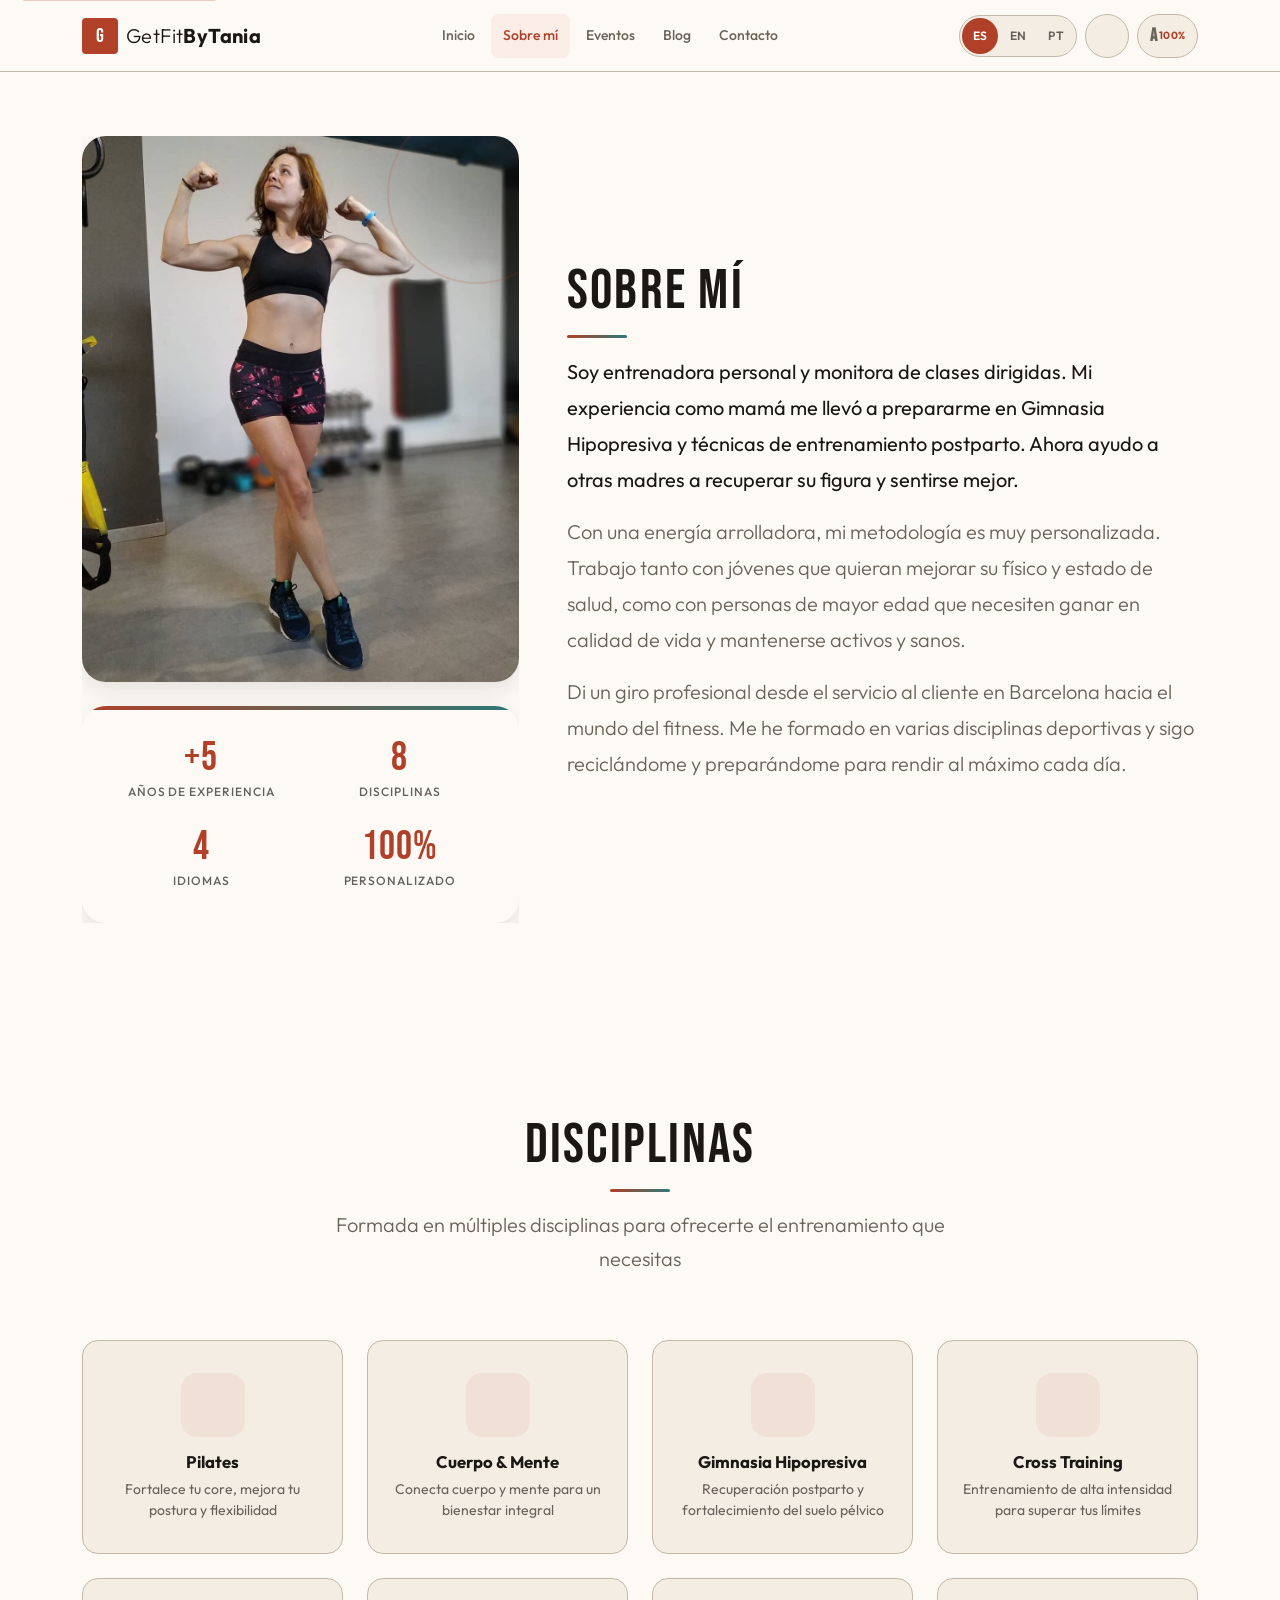
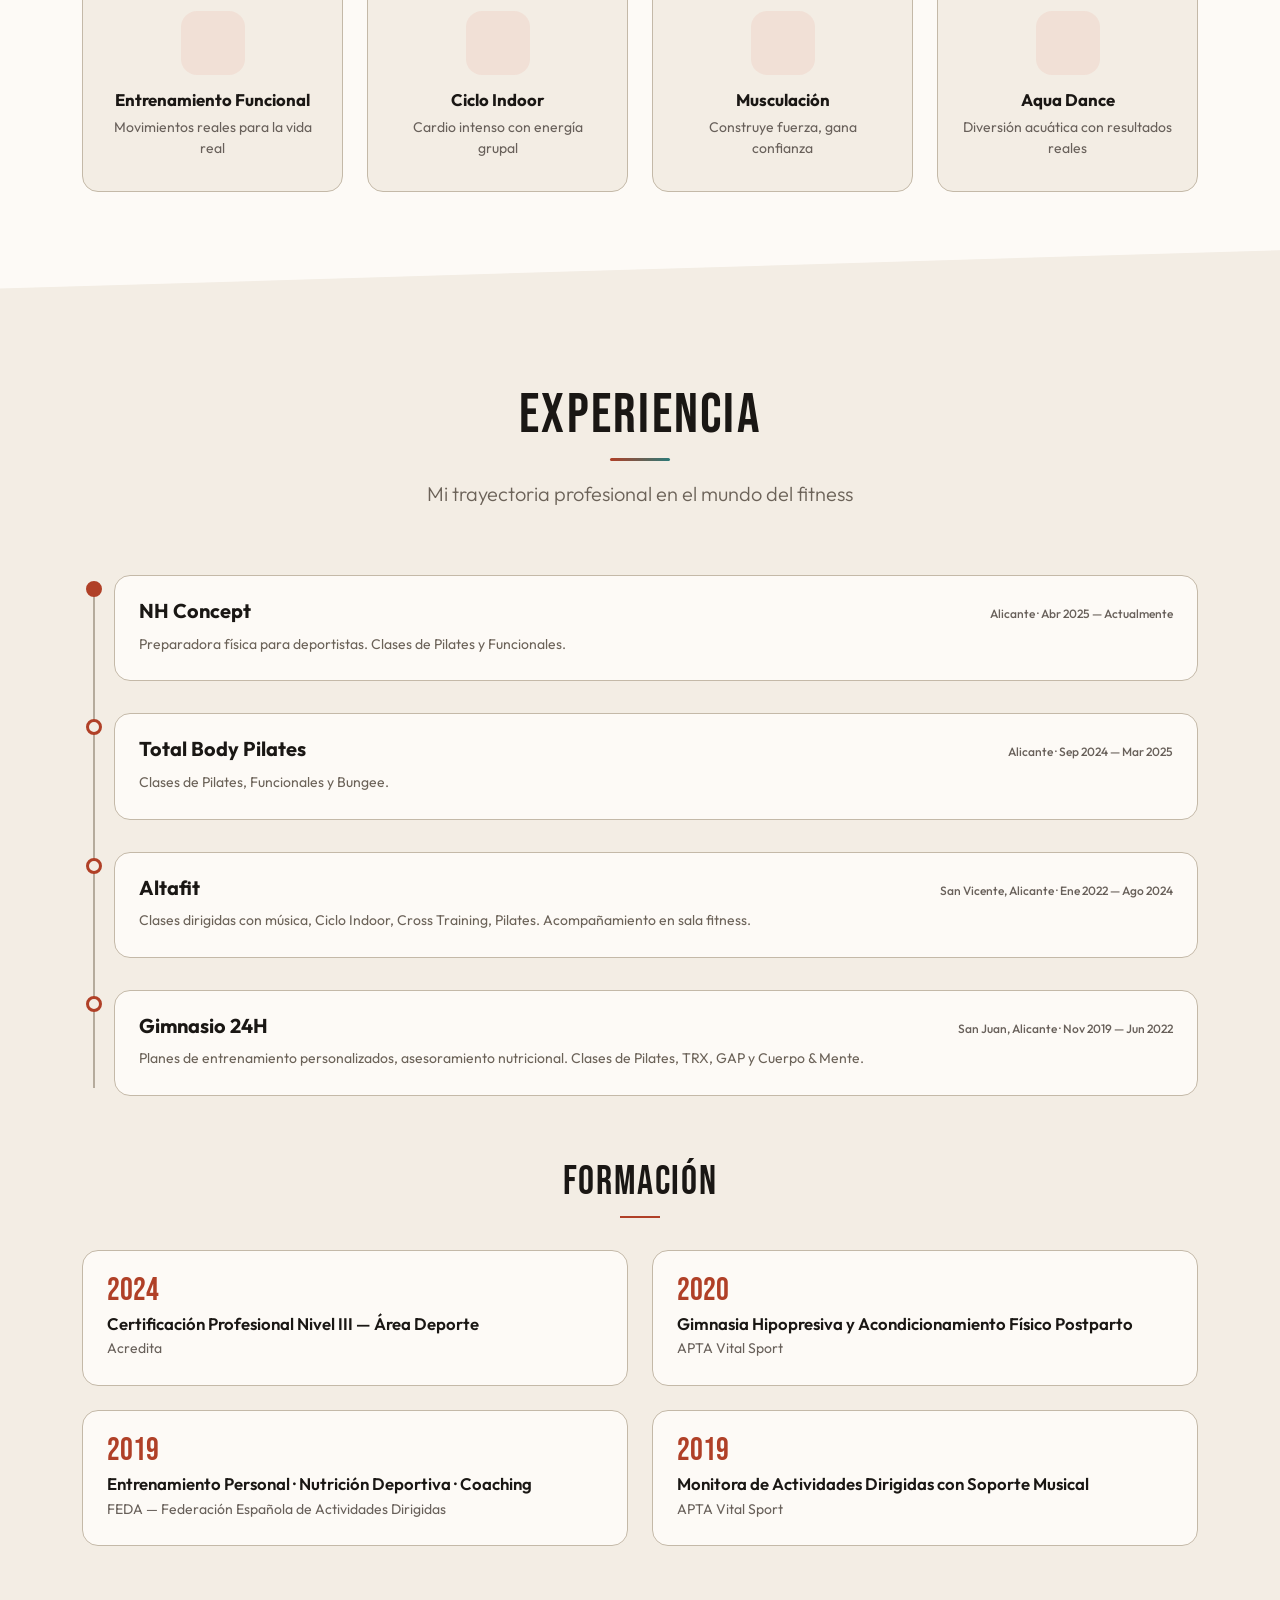
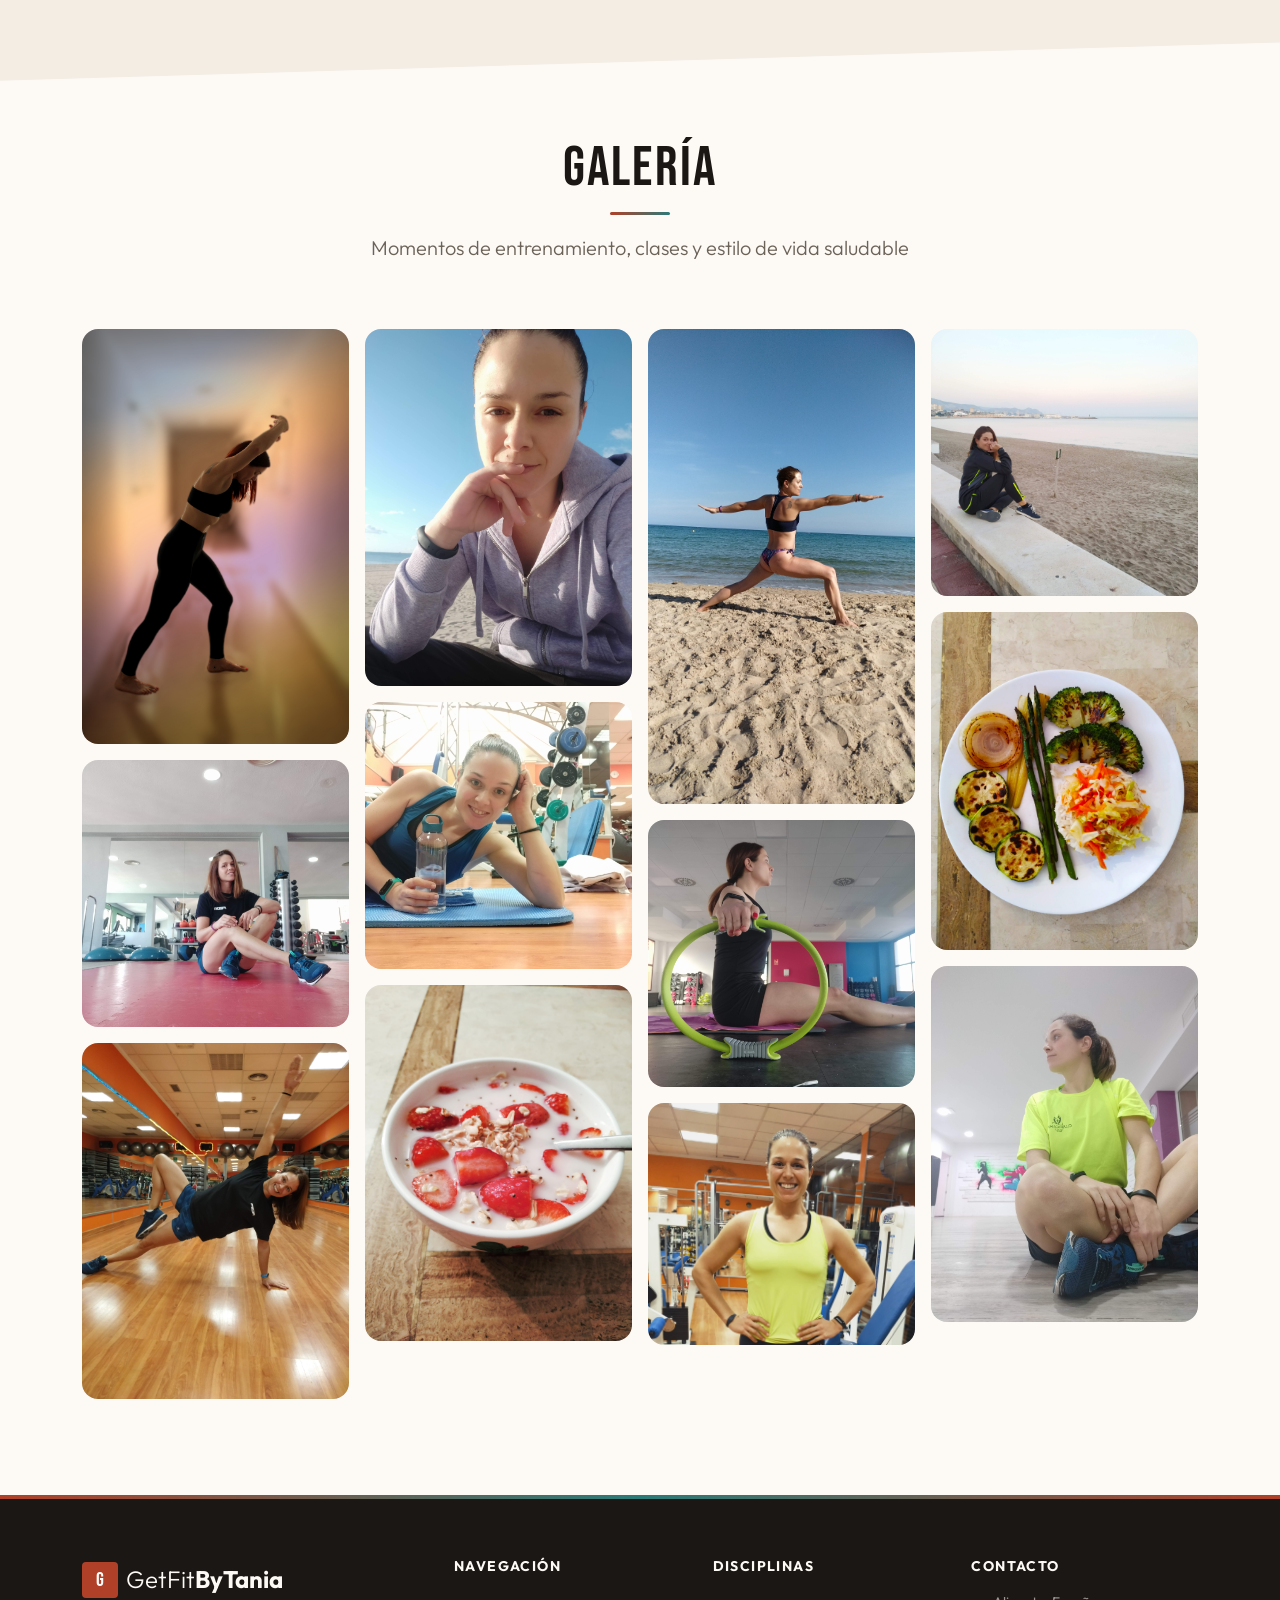
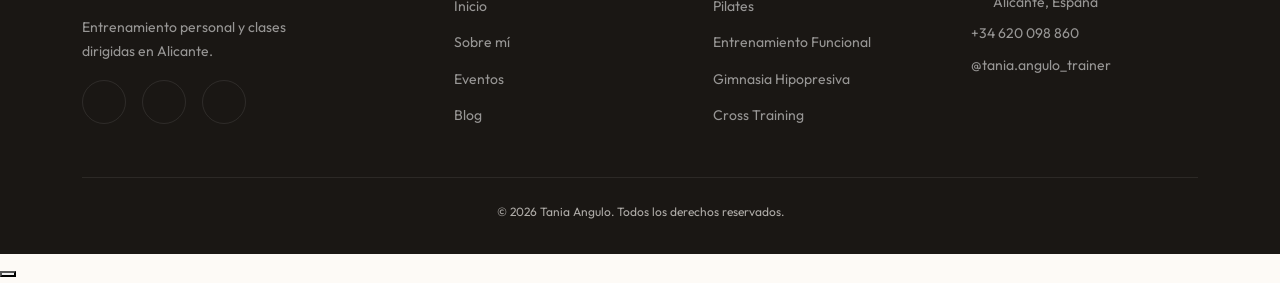
==== commit d416ba26: "head header footer js DRY" ====
--- a/about/index.html
+++ b/about/index.html
@@ -3,122 +3,13 @@
 <head>
   <meta charset="UTF-8">
   <meta name="viewport" content="width=device-width, initial-scale=1.0">
+  <title>Sobre mí — GetFitByTania · Tania Angulo</title>
   <meta name="description" content="Conoce a Tania Angulo — entrenadora personal, monitora de clases dirigidas y especialista en postparto en Alicante.">
-  <title>Sobre mí — GetFitByTania · Tania Angulo</title>
-
-  <!-- Favicon -->
-  <link rel="icon" href="../assets/favicon.svg" type="image/svg+xml">
-
-  <!-- Preconnect Google Fonts -->
-  <link rel="preconnect" href="https://fonts.googleapis.com">
-  <link rel="preconnect" href="https://fonts.gstatic.com" crossorigin>
-  <link href="https://fonts.googleapis.com/css2?family=Bebas+Neue&family=Outfit:wght@300;400;500;600;700&display=swap" rel="stylesheet">
-
-  <!-- Bootstrap 5.3 -->
-  <link rel="stylesheet" href="https://cdn.jsdelivr.net/npm/bootstrap@5.3.0/dist/css/bootstrap.min.css">
-
-  <!-- Font Awesome 5.15.4 (CDN) -->
-  <link rel="stylesheet" href="https://cdnjs.cloudflare.com/ajax/libs/font-awesome/5.15.4/css/all.min.css" integrity="sha512-1ycn6IcaQQ40/MKBW2W4Rhis/DbILU74C1vSrLJxCq57o941Ym01SwNsOMqvEBFlcgUa6xLiPY/NS5R+E6ztJQ==" crossorigin="anonymous" referrerpolicy="no-referrer">
-
-  <!-- Custom Styles -->
-  <link rel="stylesheet" href="../assets/css/styles.css">
+  <script src="../components/cache-bust.js"></script>
+  <script src="../components/head.js"></script>
 </head>
 <body>
-
-  <!-- Skip link — WCAG 2.4.1 bypass blocks -->
-  <a href="#main-content" class="skip-link" data-i18n="skipLink">Saltar al contenido principal</a>
-
-  <!-- ═══════════════════════════════════════════
-       HEADER (banner landmark)
-       ═══════════════════════════════════════════ -->
-  <header class="site-header">
-    <div class="container">
-      <div class="header-inner">
-
-        <!-- Brand -->
-        <a href="../index.html" class="brand" data-i18n-aria-label="brandLabel" aria-label="GetFitByTania — Inicio">
-          <span class="brand-mark" aria-hidden="true">G</span>
-          <span class="brand-text">GetFit<strong>ByTania</strong></span>
-        </a>
-
-        <!-- Primary navigation -->
-        <nav aria-label="Main">
-          <button
-            class="nav-toggle"
-            aria-expanded="false"
-            aria-controls="main-nav"
-            data-i18n-aria-label="navToggleLabel"
-            aria-label="Abrir menú de navegación"
-          >
-            <span class="nav-toggle-icon" aria-hidden="true"></span>
-          </button>
-
-          <ul id="main-nav" class="nav-list" role="list">
-            <li><a href="../index.html" class="nav-link" data-i18n="navHome">Inicio</a></li>
-            <li class="nav-dropdown">
-              <button
-                class="nav-link nav-dropdown-toggle active"
-                aria-current="true"
-                aria-expanded="false"
-                aria-controls="dropdown-about"
-                data-i18n="navAbout"
-              >Sobre mí <i class="fas fa-chevron-down nav-dropdown-icon" aria-hidden="true"></i></button>
-              <ul id="dropdown-about" class="nav-dropdown-menu" role="list">
-                <li><a href="#disciplines" class="nav-link" data-i18n="navDisciplines">Disciplinas</a></li>
-                <li><a href="#experience" class="nav-link" data-i18n="navExperience">Experiencia</a></li>
-                <li><a href="#gallery" class="nav-link" data-i18n="navGallery">Galería</a></li>
-              </ul>
-            </li>
-            <li><a href="../index.html#events" class="nav-link" data-i18n="navEvents">Eventos</a></li>
-            <li><a href="../index.html#blog" class="nav-link" data-i18n="navBlog">Blog</a></li>
-            <li><a href="../index.html#contact" class="nav-link" data-i18n="navContact">Contacto</a></li>
-          </ul>
-        </nav>
-
-        <!-- Header actions (visible on desktop, hidden on mobile) -->
-        <div class="header-actions">
-          <div class="lang-switcher" role="group" data-i18n-aria-label="langSwitcherLabel" aria-label="Seleccionar idioma">
-            <button class="lang-btn active" aria-pressed="true" data-lang="es">ES</button>
-            <button class="lang-btn" aria-pressed="false" data-lang="en">EN</button>
-            <button class="lang-btn" aria-pressed="false" data-lang="pt">PT</button>
-          </div>
-          <button class="theme-toggle" data-i18n-aria-label="themeToggleLabel" aria-label="Cambiar a modo oscuro">
-            <i class="fas fa-sun theme-icon-light" aria-hidden="true"></i>
-            <i class="fas fa-moon theme-icon-dark" aria-hidden="true"></i>
-          </button>
-          <button class="font-size-toggle" data-i18n-aria-label="fontSizeLabel" aria-label="Aumentar tamaño de fuente" aria-live="polite">
-            <span class="font-size-icon" aria-hidden="true">A</span>
-            <span class="font-size-value" aria-hidden="true">100%</span>
-          </button>
-        </div>
-
-        <!-- Settings toggle (mobile only — cog icon) -->
-        <button class="settings-toggle" aria-expanded="false" aria-controls="settings-panel" data-i18n-aria-label="settingsToggleLabel" aria-label="Abrir ajustes">
-          <i class="fas fa-cog" aria-hidden="true"></i>
-        </button>
-
-        <!-- Settings panel (mobile — slides from right) -->
-        <div id="settings-panel" class="settings-panel" aria-label="Ajustes" role="region">
-          <div class="settings-panel-inner">
-            <div class="lang-switcher lang-switcher--mobile" role="group" data-i18n-aria-label="langSwitcherLabel" aria-label="Seleccionar idioma">
-              <button class="lang-btn active" aria-pressed="true" data-lang="es">ES</button>
-              <button class="lang-btn" aria-pressed="false" data-lang="en">EN</button>
-              <button class="lang-btn" aria-pressed="false" data-lang="pt">PT</button>
-            </div>
-            <button class="theme-toggle theme-toggle--mobile" data-i18n-aria-label="themeToggleLabel" aria-label="Cambiar a modo oscuro">
-              <i class="fas fa-sun theme-icon-light" aria-hidden="true"></i>
-              <i class="fas fa-moon theme-icon-dark" aria-hidden="true"></i>
-            </button>
-            <button class="font-size-toggle font-size-toggle--mobile" data-i18n-aria-label="fontSizeLabel" aria-label="Aumentar tamaño de fuente" aria-live="polite">
-              <span class="font-size-icon" aria-hidden="true">A</span>
-              <span class="font-size-value" aria-hidden="true">100%</span>
-            </button>
-          </div>
-        </div>
-
-      </div>
-    </div>
-  </header>
+  <script src="../components/header.js"></script>
 
 
   <!-- ═══════════════════════════════════════════
@@ -138,7 +29,7 @@
               <div class="about-photo-frame">
                 <img src="../assets/pics/TaniaAngym.jpg"
                      alt="Tania entrenando en el gimnasio"
-                     data-i18n-alt="aboutImgAlt"
+                     data-i18n-alt="about.imgAlt"
                      class="about-photo"
                      loading="eager"
                      width="1080" height="1264">
@@ -148,30 +39,30 @@
                 <div class="about-stats">
                   <div class="stat">
                     <span class="stat-number">+5</span>
-                    <span class="stat-label" data-i18n="statYears">Años de experiencia</span>
+                    <span class="stat-label" data-i18n="about.statYears">Años de experiencia</span>
                   </div>
                   <div class="stat">
                     <span class="stat-number">8</span>
-                    <span class="stat-label" data-i18n="statDisciplines">Disciplinas</span>
+                    <span class="stat-label" data-i18n="about.statDisciplines">Disciplinas</span>
                   </div>
                   <div class="stat">
                     <span class="stat-number">4</span>
-                    <span class="stat-label" data-i18n="statLanguages">Idiomas</span>
+                    <span class="stat-label" data-i18n="about.statLanguages">Idiomas</span>
                   </div>
                   <div class="stat">
                     <span class="stat-number">100%</span>
-                    <span class="stat-label" data-i18n="statPersonalized">Personalizado</span>
+                    <span class="stat-label" data-i18n="about.statPersonalized">Personalizado</span>
                   </div>
                 </div>
               </div>
             </div>
           </div>
           <div class="col-12 col-lg-7">
-            <h1 id="about-heading" class="section-title" data-i18n="aboutHeading">Sobre mí</h1>
+            <h1 id="about-heading" class="section-title" data-i18n="about.heading">Sobre mí</h1>
             <div class="about-text">
-              <p data-i18n="aboutP1">Soy entrenadora personal y monitora de clases dirigidas. Mi experiencia como mamá me llevó a prepararme en Gimnasia Hipopresiva y técnicas de entrenamiento postparto. Ahora ayudo a otras madres a recuperar su figura y sentirse mejor.</p>
-              <p data-i18n="aboutP2">Con una energía arrolladora, mi metodología es muy personalizada. Trabajo tanto con jóvenes que quieran mejorar su físico y estado de salud, como con personas de mayor edad que necesiten ganar en calidad de vida y mantenerse activos y sanos.</p>
-              <p data-i18n="aboutP3">Di un giro profesional desde el servicio al cliente en Barcelona hacia el mundo del fitness. Me he formado en varias disciplinas deportivas y sigo reciclándome y preparándome para rendir al máximo cada día.</p>
+              <p data-i18n="about.p1">Soy entrenadora personal y monitora de clases dirigidas. Mi experiencia como mamá me llevó a prepararme en Gimnasia Hipopresiva y técnicas de entrenamiento postparto. Ahora ayudo a otras madres a recuperar su figura y sentirse mejor.</p>
+              <p data-i18n="about.p2">Con una energía arrolladora, mi metodología es muy personalizada. Trabajo tanto con jóvenes que quieran mejorar su físico y estado de salud, como con personas de mayor edad que necesiten ganar en calidad de vida y mantenerse activos y sanos.</p>
+              <p data-i18n="about.p3">Di un giro profesional desde el servicio al cliente en Barcelona hacia el mundo del fitness. Me he formado en varias disciplinas deportivas y sigo reciclándome y preparándome para rendir al máximo cada día.</p>
             </div>
           </div>
         </div>
@@ -183,8 +74,8 @@
     <section id="disciplines" class="section" aria-labelledby="disciplines-heading">
       <div class="container">
         <div class="section-header">
-          <h2 id="disciplines-heading" class="section-title" data-i18n="disciplinesHeading">Disciplinas</h2>
-          <p class="section-subtitle" data-i18n="disciplinesSubtitle">Formada en múltiples disciplinas para ofrecerte el entrenamiento que necesitas</p>
+          <h2 id="disciplines-heading" class="section-title" data-i18n="disciplines.heading">Disciplinas</h2>
+          <p class="section-subtitle" data-i18n="disciplines.subtitle">Formada en múltiples disciplinas para ofrecerte el entrenamiento que necesitas</p>
         </div>
 
         <div class="row g-4">
@@ -193,23 +84,23 @@
             <article class="discipline-card">
               <div class="discipline-icon" aria-hidden="true"><i class="fas fa-child"></i></div>
               <h3 class="discipline-name">Pilates</h3>
-              <p class="discipline-desc" data-i18n="discPilates">Fortalece tu core, mejora tu postura y flexibilidad</p>
+              <p class="discipline-desc" data-i18n="disciplines.pilates">Fortalece tu core, mejora tu postura y flexibilidad</p>
             </article>
           </div>
 
           <div class="col-12 col-sm-6 col-lg-3">
             <article class="discipline-card">
               <div class="discipline-icon" aria-hidden="true"><i class="fas fa-spa"></i></div>
-              <h3 class="discipline-name" data-i18n="discBodyMindTitle">Cuerpo & Mente</h3>
-              <p class="discipline-desc" data-i18n="discBodyMind">Conecta cuerpo y mente para un bienestar integral</p>
+              <h3 class="discipline-name" data-i18n="disciplines.bodyMindTitle">Cuerpo & Mente</h3>
+              <p class="discipline-desc" data-i18n="disciplines.bodyMind">Conecta cuerpo y mente para un bienestar integral</p>
             </article>
           </div>
 
           <div class="col-12 col-sm-6 col-lg-3">
             <article class="discipline-card">
               <div class="discipline-icon" aria-hidden="true"><i class="fas fa-wind"></i></div>
-              <h3 class="discipline-name" data-i18n="discHypopressiveTitle">Gimnasia Hipopresiva</h3>
-              <p class="discipline-desc" data-i18n="discHypopressive">Recuperación postparto y fortalecimiento del suelo pélvico</p>
+              <h3 class="discipline-name" data-i18n="disciplines.hypopressiveTitle">Gimnasia Hipopresiva</h3>
+              <p class="discipline-desc" data-i18n="disciplines.hypopressive">Recuperación postparto y fortalecimiento del suelo pélvico</p>
             </article>
           </div>
 
@@ -217,31 +108,31 @@
             <article class="discipline-card">
               <div class="discipline-icon" aria-hidden="true"><i class="fas fa-dumbbell"></i></div>
               <h3 class="discipline-name">Cross Training</h3>
-              <p class="discipline-desc" data-i18n="discCross">Entrenamiento de alta intensidad para superar tus límites</p>
+              <p class="discipline-desc" data-i18n="disciplines.cross">Entrenamiento de alta intensidad para superar tus límites</p>
             </article>
           </div>
 
           <div class="col-12 col-sm-6 col-lg-3">
             <article class="discipline-card">
               <div class="discipline-icon" aria-hidden="true"><i class="fas fa-running"></i></div>
-              <h3 class="discipline-name" data-i18n="discFunctionalTitle">Entrenamiento Funcional</h3>
-              <p class="discipline-desc" data-i18n="discFunctional">Movimientos reales para la vida real</p>
+              <h3 class="discipline-name" data-i18n="disciplines.functionalTitle">Entrenamiento Funcional</h3>
+              <p class="discipline-desc" data-i18n="disciplines.functional">Movimientos reales para la vida real</p>
             </article>
           </div>
 
           <div class="col-12 col-sm-6 col-lg-3">
             <article class="discipline-card">
               <div class="discipline-icon" aria-hidden="true"><i class="fas fa-bicycle"></i></div>
-              <h3 class="discipline-name" data-i18n="discCyclingTitle">Ciclo Indoor</h3>
-              <p class="discipline-desc" data-i18n="discCycling">Cardio intenso con energía grupal</p>
+              <h3 class="discipline-name" data-i18n="disciplines.cyclingTitle">Ciclo Indoor</h3>
+              <p class="discipline-desc" data-i18n="disciplines.cycling">Cardio intenso con energía grupal</p>
             </article>
           </div>
 
           <div class="col-12 col-sm-6 col-lg-3">
             <article class="discipline-card">
               <div class="discipline-icon" aria-hidden="true"><i class="fas fa-weight-hanging"></i></div>
-              <h3 class="discipline-name" data-i18n="discStrengthTitle">Musculación</h3>
-              <p class="discipline-desc" data-i18n="discStrength">Construye fuerza, gana confianza</p>
+              <h3 class="discipline-name" data-i18n="disciplines.strengthTitle">Musculación</h3>
+              <p class="discipline-desc" data-i18n="disciplines.strength">Construye fuerza, gana confianza</p>
             </article>
           </div>
 
@@ -249,7 +140,7 @@
             <article class="discipline-card">
               <div class="discipline-icon" aria-hidden="true"><i class="fas fa-swimmer"></i></div>
               <h3 class="discipline-name">Aqua Dance</h3>
-              <p class="discipline-desc" data-i18n="discAqua">Diversión acuática con resultados reales</p>
+              <p class="discipline-desc" data-i18n="disciplines.aqua">Diversión acuática con resultados reales</p>
             </article>
           </div>
 
@@ -262,8 +153,8 @@
     <section id="experience" class="section section--raised" aria-labelledby="experience-heading">
       <div class="container">
         <div class="section-header">
-          <h2 id="experience-heading" class="section-title" data-i18n="experienceHeading">Experiencia</h2>
-          <p class="section-subtitle" data-i18n="experienceSubtitle">Mi trayectoria profesional en el mundo del fitness</p>
+          <h2 id="experience-heading" class="section-title" data-i18n="experience.heading">Experiencia</h2>
+          <p class="section-subtitle" data-i18n="experience.subtitle">Mi trayectoria profesional en el mundo del fitness</p>
         </div>
 
         <div class="timeline">
@@ -273,9 +164,9 @@
             <div class="timeline-content">
               <div class="timeline-header">
                 <h3 class="timeline-title">NH Concept</h3>
-                <span class="timeline-meta">Alicante · <time datetime="2025-04">Abr 2025</time> — <span data-i18n="present">Actualmente</span></span>
-              </div>
-              <p class="timeline-desc" data-i18n="expNh">Preparadora física para deportistas. Clases de Pilates y Funcionales.</p>
+                <span class="timeline-meta">Alicante · <time datetime="2025-04">Abr 2025</time> — <span data-i18n="experience.present">Actualmente</span></span>
+              </div>
+              <p class="timeline-desc" data-i18n="experience.nh">Preparadora física para deportistas. Clases de Pilates y Funcionales.</p>
             </div>
           </article>
 
@@ -286,7 +177,7 @@
                 <h3 class="timeline-title">Total Body Pilates</h3>
                 <span class="timeline-meta">Alicante · <time datetime="2024-09">Sep 2024</time> — <time datetime="2025-03">Mar 2025</time></span>
               </div>
-              <p class="timeline-desc" data-i18n="expTotalBody">Clases de Pilates, Funcionales y Bungee.</p>
+              <p class="timeline-desc" data-i18n="experience.totalBody">Clases de Pilates, Funcionales y Bungee.</p>
             </div>
           </article>
 
@@ -297,7 +188,7 @@
                 <h3 class="timeline-title">Altafit</h3>
                 <span class="timeline-meta">San Vicente, Alicante · <time datetime="2022-01">Ene 2022</time> — <time datetime="2024-08">Ago 2024</time></span>
               </div>
-              <p class="timeline-desc" data-i18n="expAltafit">Clases dirigidas con música, Ciclo Indoor, Cross Training, Pilates. Acompañamiento en sala fitness.</p>
+              <p class="timeline-desc" data-i18n="experience.altafit">Clases dirigidas con música, Ciclo Indoor, Cross Training, Pilates. Acompañamiento en sala fitness.</p>
             </div>
           </article>
 
@@ -305,10 +196,10 @@
             <div class="timeline-marker" aria-hidden="true"></div>
             <div class="timeline-content">
               <div class="timeline-header">
-                <h3 class="timeline-title" data-i18n="expGym24hTitle">Gimnasio 24H</h3>
+                <h3 class="timeline-title" data-i18n="experience.gym24hTitle">Gimnasio 24H</h3>
                 <span class="timeline-meta">San Juan, Alicante · <time datetime="2019-11">Nov 2019</time> — <time datetime="2022-06">Jun 2022</time></span>
               </div>
-              <p class="timeline-desc" data-i18n="expGym24h">Planes de entrenamiento personalizados, asesoramiento nutricional. Clases de Pilates, TRX, GAP y Cuerpo & Mente.</p>
+              <p class="timeline-desc" data-i18n="experience.gym24h">Planes de entrenamiento personalizados, asesoramiento nutricional. Clases de Pilates, TRX, GAP y Cuerpo & Mente.</p>
             </div>
           </article>
 
@@ -316,13 +207,13 @@
 
         <!-- Formation sub-section -->
         <div class="formation-block" id="formation">
-          <h3 class="subsection-title" data-i18n="formationHeading">Formación</h3>
+          <h3 class="subsection-title" data-i18n="formation.heading">Formación</h3>
           <div class="row g-4">
 
             <div class="col-12 col-md-6">
               <article class="formation-card">
                 <div class="formation-year">2024</div>
-                <h4 class="formation-title" data-i18n="formAcredita">Certificación Profesional Nivel III — Área Deporte</h4>
+                <h4 class="formation-title" data-i18n="formation.acredita">Certificación Profesional Nivel III — Área Deporte</h4>
                 <p class="formation-org">Acredita</p>
               </article>
             </div>
@@ -330,7 +221,7 @@
             <div class="col-12 col-md-6">
               <article class="formation-card">
                 <div class="formation-year">2020</div>
-                <h4 class="formation-title" data-i18n="formHypopressive">Gimnasia Hipopresiva y Acondicionamiento Físico Postparto</h4>
+                <h4 class="formation-title" data-i18n="formation.hypopressive">Gimnasia Hipopresiva y Acondicionamiento Físico Postparto</h4>
                 <p class="formation-org">APTA Vital Sport</p>
               </article>
             </div>
@@ -338,7 +229,7 @@
             <div class="col-12 col-md-6">
               <article class="formation-card">
                 <div class="formation-year">2019</div>
-                <h4 class="formation-title" data-i18n="formFeda">Entrenamiento Personal · Nutrición Deportiva · Coaching</h4>
+                <h4 class="formation-title" data-i18n="formation.feda">Entrenamiento Personal · Nutrición Deportiva · Coaching</h4>
                 <p class="formation-org">FEDA — Federación Española de Actividades Dirigidas</p>
               </article>
             </div>
@@ -346,7 +237,7 @@
             <div class="col-12 col-md-6">
               <article class="formation-card">
                 <div class="formation-year">2019</div>
-                <h4 class="formation-title" data-i18n="formApta">Monitora de Actividades Dirigidas con Soporte Musical</h4>
+                <h4 class="formation-title" data-i18n="formation.apta">Monitora de Actividades Dirigidas con Soporte Musical</h4>
                 <p class="formation-org">APTA Vital Sport</p>
               </article>
             </div>
@@ -362,8 +253,8 @@
     <section id="gallery" class="section" aria-labelledby="gallery-heading">
       <div class="container">
         <div class="section-header">
-          <h2 id="gallery-heading" class="section-title" data-i18n="galleryHeading">Galería</h2>
-          <p class="section-subtitle" data-i18n="gallerySubtitle">Momentos de entrenamiento, clases y estilo de vida saludable</p>
+          <h2 id="gallery-heading" class="section-title" data-i18n="gallery.heading">Galería</h2>
+          <p class="section-subtitle" data-i18n="gallery.subtitle">Momentos de entrenamiento, clases y estilo de vida saludable</p>
         </div>
 
         <div class="gallery-masonry" role="list">
@@ -371,84 +262,84 @@
           <figure class="gallery-item" role="listitem">
             <img src="../assets/pics/TaniaAngulohipopresivosalicante.jpg"
                  alt="Tania enseñando hipopresivos en Alicante"
-                 data-i18n-alt="galHipo"
+                 data-i18n-alt="gallery.hipo"
                  loading="lazy" width="3236" height="5033">
           </figure>
 
           <figure class="gallery-item" role="listitem">
             <img src="../assets/pics/IMG_20191018_140143.jpg"
                  alt="Sesión de entrenamiento personal"
-                 data-i18n-alt="galTraining1"
+                 data-i18n-alt="gallery.training1"
                  loading="lazy" width="4000" height="4000">
           </figure>
 
           <figure class="gallery-item" role="listitem">
             <img src="../assets/pics/IMG_20190918_115133.jpg"
                  alt="Clase dirigida en el gimnasio"
-                 data-i18n-alt="galClass1"
+                 data-i18n-alt="gallery.class1"
                  loading="lazy" width="4032" height="3024">
           </figure>
 
           <figure class="gallery-item" role="listitem">
             <img src="../assets/pics/IMG_20191115_085359.jpg"
                  alt="Entrenamiento funcional en grupo"
-                 data-i18n-alt="galFunctional"
+                 data-i18n-alt="gallery.functional"
                  loading="lazy" width="4623" height="3461">
           </figure>
 
           <figure class="gallery-item" role="listitem">
             <img src="../assets/pics/IMG_20191105_114646.jpg"
                  alt="Tania durante sesión de cross training"
-                 data-i18n-alt="galCross"
+                 data-i18n-alt="gallery.cross"
                  loading="lazy" width="4000" height="4000">
           </figure>
 
           <figure class="gallery-item" role="listitem">
             <img src="../assets/pics/IMG_20200125_082523.jpg"
                  alt="Preparación de rutina de ejercicios"
-                 data-i18n-alt="galRoutine"
+                 data-i18n-alt="gallery.routine"
                  loading="lazy" width="3024" height="4032">
           </figure>
 
           <figure class="gallery-item" role="listitem">
             <img src="../assets/pics/IMG_20190528_181829.jpg"
                  alt="Estilo de vida saludable y fitness"
-                 data-i18n-alt="galLifestyle"
+                 data-i18n-alt="gallery.lifestyle"
                  loading="lazy" width="2400" height="1350">
           </figure>
 
           <figure class="gallery-item" role="listitem">
             <img src="../assets/pics/IMG_20191218_141414.jpg"
                  alt="Sesión de pilates"
-                 data-i18n-alt="galPilates"
+                 data-i18n-alt="gallery.pilates"
                  loading="lazy" width="4000" height="4000">
           </figure>
 
           <figure class="gallery-item" role="listitem">
             <img src="../assets/pics/TaniaAng1.jpg"
                  alt="Tania Angulo, entrenadora personal"
-                 data-i18n-alt="galPortrait"
+                 data-i18n-alt="gallery.portrait"
                  loading="lazy" width="2200" height="1994">
           </figure>
 
           <figure class="gallery-item" role="listitem">
             <img src="../assets/pics/IMG_20200102_174522.jpg"
                  alt="Nutrición y alimentación saludable"
-                 data-i18n-alt="galNutrition"
+                 data-i18n-alt="gallery.nutrition"
                  loading="lazy" width="3024" height="3024">
           </figure>
 
           <figure class="gallery-item" role="listitem">
             <img src="../assets/pics/IMG_20190524_153755.jpg"
                  alt="Ejercicio al aire libre"
-                 data-i18n-alt="galOutdoor"
+                 data-i18n-alt="gallery.outdoor"
                  loading="lazy" width="2875" height="3637">
           </figure>
 
           <figure class="gallery-item" role="listitem">
             <img src="../assets/pics/IMG_20191127_193939.jpg"
                  alt="Clase de ciclo indoor"
-                 data-i18n-alt="galCycling"
+                 data-i18n-alt="gallery.cycling"
                  loading="lazy" width="4623" height="3461">
           </figure>
 
@@ -460,62 +351,7 @@
   </main>
 
 
-  <!-- ═══════════════════════════════════════════
-       FOOTER (contentinfo landmark)
-       ═══════════════════════════════════════════ -->
-  <footer class="site-footer">
-    <div class="container">
-      <div class="footer-grid">
-        <div class="footer-col footer-col--brand">
-          <a href="../index.html" class="footer-brand-link">
-            <span class="footer-brand-mark" aria-hidden="true">G</span>
-            <span class="footer-brand-name">GetFit<strong>ByTania</strong></span>
-          </a>
-          <p class="footer-tagline" data-i18n="footerTagline">Entrenamiento personal y clases dirigidas en Alicante.</p>
-          <nav aria-label="Social media">
-            <ul class="social-links" role="list">
-              <li><a href="https://www.instagram.com/tania.angulo_trainer" target="_blank" rel="noopener noreferrer" data-i18n-aria-label="instagramLabel" aria-label="Instagram (abre en ventana nueva)"><i class="fab fa-instagram" aria-hidden="true"></i></a></li>
-              <li><a href="https://www.facebook.com/tanitaangulo" target="_blank" rel="noopener noreferrer" data-i18n-aria-label="facebookLabel" aria-label="Facebook (abre en ventana nueva)"><i class="fab fa-facebook-f" aria-hidden="true"></i></a></li>
-              <li><a href="https://wa.me/34620098860" target="_blank" rel="noopener noreferrer" data-i18n-aria-label="whatsappLabel" aria-label="WhatsApp (abre en ventana nueva)"><i class="fab fa-whatsapp" aria-hidden="true"></i></a></li>
-            </ul>
-          </nav>
-        </div>
-        <div class="footer-col">
-          <h3 class="footer-heading" data-i18n="footerNav">Navegación</h3>
-          <ul class="footer-links" role="list">
-            <li><a href="../index.html" data-i18n="navHome">Inicio</a></li>
-            <li><a href="../about/" data-i18n="navAbout">Sobre mí</a></li>
-            <li><a href="../index.html#events" data-i18n="navEvents">Eventos</a></li>
-            <li><a href="../index.html#blog" data-i18n="navBlog">Blog</a></li>
-          </ul>
-        </div>
-        <div class="footer-col">
-          <h3 class="footer-heading" data-i18n="footerDisciplines">Disciplinas</h3>
-          <ul class="footer-links" role="list">
-            <li><a href="#disciplines">Pilates</a></li>
-            <li><a href="#disciplines" data-i18n="discFunctionalTitle">Entrenamiento Funcional</a></li>
-            <li><a href="#disciplines" data-i18n="discHypopressiveTitle">Gimnasia Hipopresiva</a></li>
-            <li><a href="#disciplines">Cross Training</a></li>
-          </ul>
-        </div>
-        <div class="footer-col">
-          <h3 class="footer-heading" data-i18n="footerContact">Contacto</h3>
-          <ul class="footer-links footer-links--contact" role="list">
-            <li><i class="fas fa-map-marker-alt" aria-hidden="true"></i> Alicante, España</li>
-            <li><a href="https://wa.me/34620098860" target="_blank" rel="noopener noreferrer"><i class="fab fa-whatsapp" aria-hidden="true"></i> +34 620 098 860</a></li>
-            <li><a href="https://www.instagram.com/tania.angulo_trainer" target="_blank" rel="noopener noreferrer"><i class="fab fa-instagram" aria-hidden="true"></i> @tania.angulo_trainer</a></li>
-          </ul>
-        </div>
-      </div>
-      <div class="footer-bottom">
-        <p class="footer-copy">&copy; <span id="year"></span> Tania Angulo. <span data-i18n="footerRights">Todos los derechos reservados.</span></p>
-      </div>
-    </div>
-  </footer>
-
-
-  <!-- Live region for status announcements (WCAG 4.1.3) -->
-  <div id="a11y-status" class="sr-only" role="status" aria-live="polite" aria-atomic="true"></div>
+  <script src="../components/footer.js"></script>
 
   <!-- Scripts -->
   <script src="../assets/js/main.js" defer></script>
